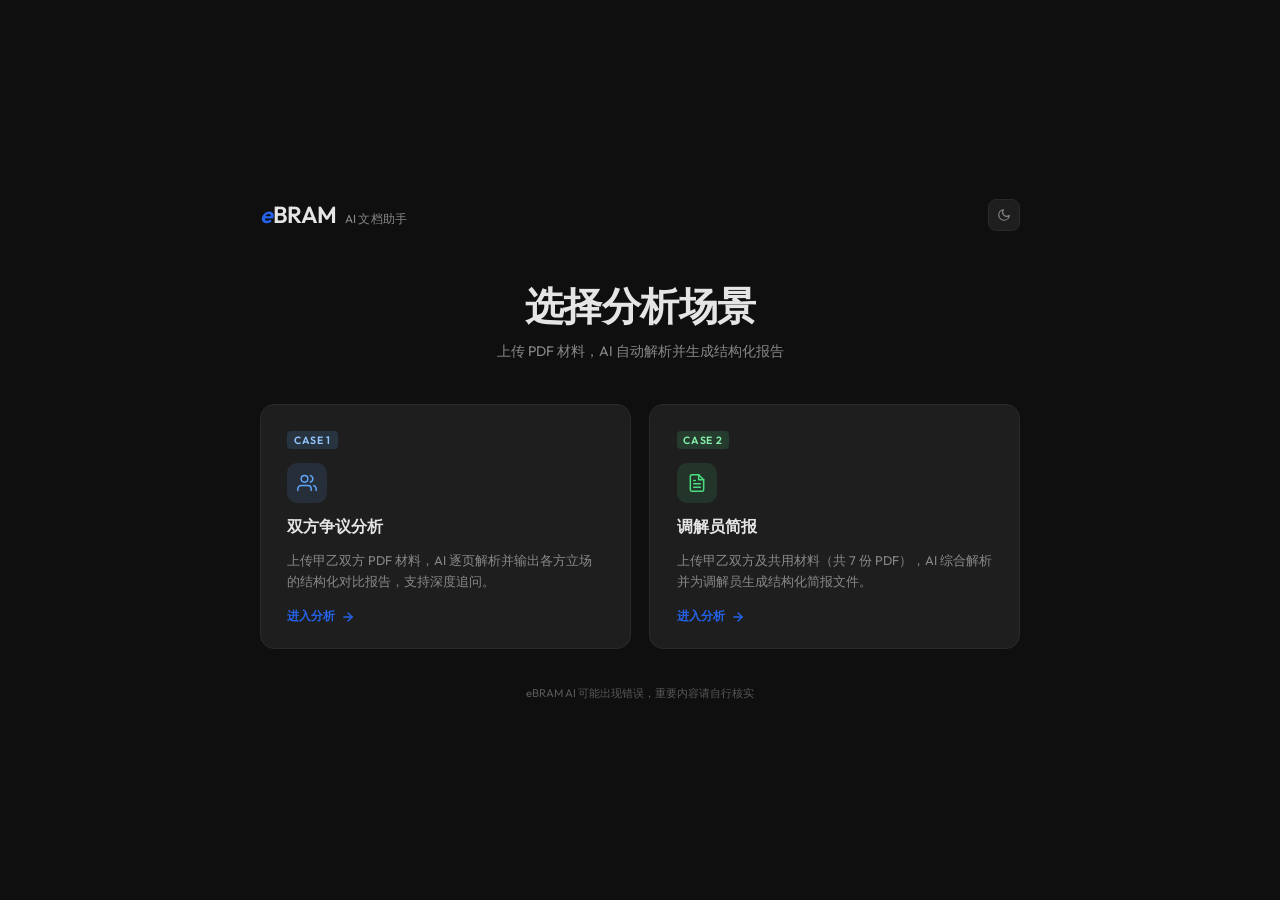
==== static/index.html @ c01d51cb "feat(frontend): a11y focus-visible + entrance animation + logo weight P3: add :focus-visible outline" ====
<!DOCTYPE html>
<html lang="zh-CN">
<head>
  <meta charset="UTF-8" />
  <meta name="viewport" content="width=device-width, initial-scale=1.0" />
  <title>eBRAM AI 文档助手</title>
  <link rel="stylesheet" href="/static/style.css" />
  <link rel="preload" href="/static/fonts/outfit-400.woff2" as="font" type="font/woff2" crossorigin>
  <link rel="preload" href="/static/fonts/outfit-600.woff2" as="font" type="font/woff2" crossorigin>
  <style>
    /* ── Selection page layout ── */
    .sel-page {
      min-height: 100vh;
      display: flex;
      flex-direction: column;
      align-items: center;
      justify-content: center;
      padding: 2rem 1.5rem;
      gap: 0;
    }

    .sel-header {
      display: flex;
      align-items: center;
      justify-content: space-between;
      width: 100%;
      max-width: 760px;
      margin-bottom: 3.5rem;
    }

    .sel-logo-wrap { display: flex; align-items: baseline; gap: 0.55rem; }
    .sel-logo {
      font-family: var(--font);
      font-size: 1.55rem;
      font-weight: 800;
      letter-spacing: -0.5px;
      color: var(--text);
    }
    .sel-logo .logo-mark {
      color: var(--accent);
      font-weight: 800;
    }
    .sel-logo-sub {
      font-size: 0.78rem;
      color: var(--text-muted);
      letter-spacing: 0.02em;
    }

    /* hero */
    .sel-hero {
      text-align: center;
      margin-bottom: 2.75rem;
    }
    .sel-hero h1 {
      font-family: var(--font);
      font-size: clamp(1.9rem, 4vw, 2.6rem);
      font-weight: 600;
      color: var(--text);
      letter-spacing: -0.5px;
      margin: 0 0 0.65rem;
      line-height: 1.2;
    }
    .sel-hero p {
      font-size: 0.93rem;
      color: var(--text-muted);
      margin: 0;
      line-height: 1.6;
    }

    /* cards */
    .sel-cards {
      display: grid;
      grid-template-columns: repeat(2, 1fr);
      gap: 1.25rem;
      width: 100%;
      max-width: 760px;
    }

    .sel-card {
      background: var(--surface);
      border: 1px solid var(--border);
      border-radius: 14px;
      padding: 1.75rem 1.75rem 1.5rem;
      display: flex;
      flex-direction: column;
      gap: 0.9rem;
      text-decoration: none;
      transition: border-color 0.18s, box-shadow 0.18s, transform 0.18s;
      cursor: pointer;
    }
    .sel-card:hover {
      border-color: var(--accent);
      box-shadow: 0 0 0 1px var(--accent), 0 8px 28px rgba(0,0,0,0.18);
      transform: translateY(-2px);
    }

    .sel-card-badge {
      display: inline-flex;
      align-items: center;
      gap: 0.4rem;
      font-size: 0.7rem;
      font-weight: 600;
      letter-spacing: 0.06em;
      text-transform: uppercase;
      padding: 0.22em 0.65em;
      border-radius: 4px;
      width: fit-content;
    }
    .sel-badge-1 {
      background: rgba(96,165,250,0.15);
      color: #93c5fd;
    }
    .sel-badge-2 {
      background: rgba(74,222,128,0.15);
      color: #86efac;
    }
    :root.light .sel-badge-1 {
      background: rgba(27,64,128,0.09);
      color: #1B4080;
      border: 1px solid rgba(27,64,128,0.22);
    }
    :root.light .sel-badge-2 {
      background: rgba(46,93,59,0.09);
      color: #2E5D3B;
      border: 1px solid rgba(46,93,59,0.22);
    }

    .sel-card-icon {
      width: 40px;
      height: 40px;
      border-radius: 10px;
      display: flex;
      align-items: center;
      justify-content: center;
      flex-shrink: 0;
    }
    .sel-icon-1 { background: rgba(96,165,250,0.12); color: #60a5fa; }
    .sel-icon-2 { background: rgba(74,222,128,0.12); color: #4ade80; }
    :root.light .sel-icon-1 { background: rgba(27,64,128,0.09); color: #1B4080; }
    :root.light .sel-icon-2 { background: rgba(46,93,59,0.09); color: #2E5D3B; }

    .sel-card-title {
      font-size: 1.05rem;
      font-weight: 600;
      color: var(--text);
      margin: 0;
      line-height: 1.3;
    }
    .sel-card-desc {
      font-size: 0.845rem;
      color: var(--text-muted);
      line-height: 1.6;
      margin: 0;
      flex: 1;
    }

    .sel-card-enter {
      display: inline-flex;
      align-items: center;
      gap: 0.4rem;
      font-size: 0.8rem;
      font-weight: 600;
      color: var(--accent);
      margin-top: 0.25rem;
      transition: gap 0.15s;
    }
    .sel-card:hover .sel-card-enter { gap: 0.6rem; }

    .sel-footer {
      margin-top: 2.5rem;
      font-size: 0.75rem;
      color: var(--text-subtle, var(--text-muted));
      opacity: 0.6;
    }

    /* theme btn (reuse from app) */
    .sel-theme-btn {
      width: 32px; height: 32px;
      border-radius: 8px;
      border: 1px solid var(--border);
      background: var(--surface);
      color: var(--text-muted);
      display: flex; align-items: center; justify-content: center;
      cursor: pointer;
      transition: background 0.15s, color 0.15s;
    }
    .sel-theme-btn:hover { background: var(--hover); color: var(--text); }
    .sel-theme-btn .icon-sun { display: none; }
    :root.light .sel-theme-btn .icon-moon { display: none; }
    :root.light .sel-theme-btn .icon-sun  { display: block; }

    /* ── P3: focus-visible (a11y) ── */
    .sel-card:focus-visible {
      outline: 2px solid var(--accent);
      outline-offset: 3px;
      border-radius: 14px;
    }
    .sel-theme-btn:focus-visible {
      outline: 2px solid var(--accent);
      outline-offset: 2px;
    }

    /* ── P10: entrance animation ── */
    @keyframes sel-fade-up {
      from { opacity: 0; transform: translateY(14px); }
      to   { opacity: 1; transform: translateY(0); }
    }
    .sel-hero {
      animation: sel-fade-up 0.32s cubic-bezier(0.16,1,0.3,1) both;
    }
    .sel-card {
      animation: sel-fade-up 0.32s cubic-bezier(0.16,1,0.3,1) both;
    }
    .sel-cards .sel-card:nth-child(1) { animation-delay: 0.08s; }
    .sel-cards .sel-card:nth-child(2) { animation-delay: 0.16s; }
    @media (prefers-reduced-motion: reduce) {
      .sel-hero, .sel-card { animation: none; }
    }

    @media (max-width: 560px) {
      .sel-cards { grid-template-columns: 1fr; }
      .sel-hero h1 { font-size: 1.6rem; }
    }
  </style>
</head>
<body>

<div class="sel-page">

  <!-- header row -->
  <div class="sel-header">
    <div class="sel-logo-wrap">
      <div class="sel-logo"><span class="logo-mark">e</span>BRAM</div>
      <div class="sel-logo-sub">AI 文档助手</div>
    </div>
    <button class="sel-theme-btn" id="themeBtn" title="切换主题" aria-label="切换深色/浅色主题">
      <svg class="icon-moon" width="14" height="14" viewBox="0 0 24 24" fill="none" stroke="currentColor" stroke-width="2" stroke-linecap="round" stroke-linejoin="round"><path d="M21 12.79A9 9 0 1 1 11.21 3 7 7 0 0 0 21 12.79z"/></svg>
      <svg class="icon-sun"  width="14" height="14" viewBox="0 0 24 24" fill="none" stroke="currentColor" stroke-width="2" stroke-linecap="round" stroke-linejoin="round"><circle cx="12" cy="12" r="5"/><line x1="12" y1="1" x2="12" y2="3"/><line x1="12" y1="21" x2="12" y2="23"/><line x1="4.22" y1="4.22" x2="5.64" y2="5.64"/><line x1="18.36" y1="18.36" x2="19.78" y2="19.78"/><line x1="1" y1="12" x2="3" y2="12"/><line x1="21" y1="12" x2="23" y2="12"/><line x1="4.22" y1="19.78" x2="5.64" y2="18.36"/><line x1="18.36" y1="5.64" x2="19.78" y2="4.22"/></svg>
    </button>
  </div>

  <!-- hero -->
  <div class="sel-hero">
    <h1>选择分析场景</h1>
    <p>上传 PDF 材料，AI 自动解析并生成结构化报告</p>
  </div>

  <!-- case cards -->
  <div class="sel-cards">

    <!-- Case 1 -->
    <a class="sel-card" href="/case1">
      <span class="sel-card-badge sel-badge-1">Case 1</span>
      <div class="sel-card-icon sel-icon-1">
        <svg width="20" height="20" viewBox="0 0 24 24" fill="none" stroke="currentColor" stroke-width="1.8" stroke-linecap="round" stroke-linejoin="round">
          <path d="M17 21v-2a4 4 0 0 0-4-4H5a4 4 0 0 0-4 4v2"/>
          <circle cx="9" cy="7" r="4"/>
          <path d="M23 21v-2a4 4 0 0 0-3-3.87"/>
          <path d="M16 3.13a4 4 0 0 1 0 7.75"/>
        </svg>
      </div>
      <div class="sel-card-title">双方争议分析</div>
      <p class="sel-card-desc">上传甲乙双方 PDF 材料，AI 逐页解析并输出各方立场的结构化对比报告，支持深度追问。</p>
      <span class="sel-card-enter">
        进入分析
        <svg width="14" height="14" viewBox="0 0 24 24" fill="none" stroke="currentColor" stroke-width="2.5" stroke-linecap="round" stroke-linejoin="round"><line x1="5" y1="12" x2="19" y2="12"/><polyline points="12 5 19 12 12 19"/></svg>
      </span>
    </a>

    <!-- Case 2 -->
    <a class="sel-card" href="/case2">
      <span class="sel-card-badge sel-badge-2">Case 2</span>
      <div class="sel-card-icon sel-icon-2">
        <svg width="20" height="20" viewBox="0 0 24 24" fill="none" stroke="currentColor" stroke-width="1.8" stroke-linecap="round" stroke-linejoin="round">
          <path d="M14 2H6a2 2 0 0 0-2 2v16a2 2 0 0 0 2 2h12a2 2 0 0 0 2-2V8z"/>
          <polyline points="14 2 14 8 20 8"/>
          <line x1="16" y1="13" x2="8" y2="13"/>
          <line x1="16" y1="17" x2="8" y2="17"/>
          <polyline points="10 9 9 9 8 9"/>
        </svg>
      </div>
      <div class="sel-card-title">调解员简报</div>
      <p class="sel-card-desc">上传甲乙双方及共用材料（共 7 份 PDF），AI 综合解析并为调解员生成结构化简报文件。</p>
      <span class="sel-card-enter">
        进入分析
        <svg width="14" height="14" viewBox="0 0 24 24" fill="none" stroke="currentColor" stroke-width="2.5" stroke-linecap="round" stroke-linejoin="round"><line x1="5" y1="12" x2="19" y2="12"/><polyline points="12 5 19 12 12 19"/></svg>
      </span>
    </a>

  </div>

  <div class="sel-footer">eBRAM AI 可能出现错误，重要内容请自行核实</div>

</div>

<script>
  // ── 主题切换（复用同一逻辑）──
  const themeBtn = document.getElementById('themeBtn');
  const saved = localStorage.getItem('theme');
  if (saved === 'light') document.documentElement.classList.add('light');

  themeBtn.addEventListener('click', () => {
    const isLight = document.documentElement.classList.toggle('light');
    localStorage.setItem('theme', isLight ? 'light' : 'dark');
  });
</script>
</body>
</html>
---- static/style.css ----
/* ── Outfit Self-hosted Font (C1-1) ──────────────────────────────────────── */
@font-face {
  font-family: 'Outfit';
  font-style: normal;
  font-weight: 400;
  font-display: swap;
  src: url('/static/fonts/outfit-400.woff2') format('woff2');
  unicode-range: U+0000-00FF, U+0131, U+0152-0153, U+02BB-02BC, U+02C6, U+02DA,
                 U+02DC, U+2000-206F, U+2074, U+20AC, U+2122, U+2191, U+2193,
                 U+2212, U+2215, U+FEFF, U+FFFD;
}
@font-face {
  font-family: 'Outfit';
  font-style: normal;
  font-weight: 600;
  font-display: swap;
  src: url('/static/fonts/outfit-600.woff2') format('woff2');
  unicode-range: U+0000-00FF, U+0131, U+0152-0153, U+02BB-02BC, U+02C6, U+02DA,
                 U+02DC, U+2000-206F, U+2074, U+20AC, U+2122, U+2191, U+2193,
                 U+2212, U+2215, U+FEFF, U+FFFD;
}

/* ── Reset ───────────────────────────────────────────────────────────────── */
*, *::before, *::after { box-sizing: border-box; margin: 0; padding: 0; }

/* ── Dark Theme (default) ────────────────────────────────────────────────── */
:root {
  --bg:          #0f0f0f;
  --sidebar:     #161616;
  --surface:     #1e1e1e;
  --surface2:    #252525;
  --border:      #2a2a2a;
  --border2:     #333;
  --text:        #e5e5e5;
  --text-strong: #ffffff;
  --text-muted:  #888;
  --text-dim:    #555;
  --accent:      #2563eb;
  --accent-h:    #1d4ed8;
  --accent-soft: rgba(37,99,235,0.15);
  --success:     #22c55e;
  --error:       #ef4444;
  --warn:        #f59e0b;
  --radius:      14px;
  --radius-sm:   8px;
  --radius-xs:   5px;
  --font:        'Outfit', 'PingFang SC', 'Microsoft YaHei', 'Hiragino Sans GB', system-ui, sans-serif;
  --font-mono:   'Fira Code', 'Cascadia Code', Consolas, 'Courier New', monospace;
  --shadow:      0 2px 12px rgba(0,0,0,0.4);
  --code-bg:     rgba(255,255,255,0.07);
  --code-color:  #e2b875;
  --pre-bg:      #0a0a0a;
  --pre-color:   #d4d4d4;
  --link-color:  #60a5fa;
}

/* ── Light Theme (C1-2: 精修变量层) ──────────────────────────────────────── */
:root.light {
  --bg:          #faf9f7;
  --sidebar:     #edeae4;
  --surface:     #ffffff;
  --surface2:    #f2efe9;
  --border:      #e2ddd4;   /* 稍深，边框层次更清晰 */
  --border2:     #cfc9be;   /* 稍深，次级边框 */
  --text:        #1a1918;
  --text-strong: #0d0c0b;
  --text-muted:  #6b6560;
  --text-dim:    #a8a39c;
  --accent:      #1d4ed8;   /* 浅色下用更深的蓝，对比度更好 */
  --accent-h:    #1e40af;
  --accent-soft: rgba(29,78,216,0.10);
  --success:     #16a34a;   /* 浅色下更深绿，清晰度提升 */
  --error:       #dc2626;
  --warn:        #d97706;
  --shadow:      0 1px 4px rgba(0,0,0,0.06), 0 4px 16px rgba(0,0,0,0.07);
  --code-bg:     rgba(0,0,0,0.05);
  --code-color:  #b83232;
  --pre-bg:      #f3f0eb;
  --pre-color:   #24292e;
  --link-color:  #1d4ed8;
}

/* ── Theme transitions (targeted, not * selector) ────────────────────────── */
html, body,
.sidebar, .main, .input-area, .input-box,
.bubble, .new-chat-btn, .theme-btn,
.welcome-card, .progress-panel, .avatar-ai,
.attach-btn, .history-item, .history-section,
.copy-btn, .toast {
  transition:
    background-color 0.25s ease,
    border-color     0.25s ease,
    color            0.18s ease;
}

html, body {
  height: 100%;
  overflow: hidden;
  font-family: var(--font);
  background: var(--bg);
  color: var(--text);
  font-size: 15px;
}

/* ── Layout ──────────────────────────────────────────────────────────────── */
.layout { display: flex; height: 100vh; }

/* ── Sidebar ─────────────────────────────────────────────────────────────── */
.sidebar {
  width: 248px;
  flex-shrink: 0;
  background: var(--sidebar);
  border-right: 1px solid var(--border);
  display: flex;
  flex-direction: column;
  padding: 18px 12px 16px;
  gap: 12px;
  overflow: hidden;   /* children handle their own overflow */
}

/* ── Sidebar Top (logo + theme btn) ─────────────────────────────────────── */
.sidebar-top {
  display: flex;
  align-items: flex-start;
  justify-content: space-between;
  padding-bottom: 14px;
  border-bottom: 1px solid var(--border);
  flex-shrink: 0;
}
.logo-wrap { flex: 1; min-width: 0; }
.logo {
  font-size: 21px;
  font-weight: 800;
  color: var(--text-strong);
  letter-spacing: -1px;
}
.logo-mark { color: var(--accent); font-style: italic; }
.logo-sub { font-size: 11px; color: var(--text-muted); margin-top: 2px; }

/* Theme toggle */
.theme-btn {
  flex-shrink: 0;
  width: 28px; height: 28px;
  display: flex; align-items: center; justify-content: center;
  background: transparent;
  border: 1px solid var(--border2);
  border-radius: var(--radius-xs);
  color: var(--text-muted);
  cursor: pointer;
  margin-left: 8px;
  margin-top: 2px;
}
.theme-btn:hover { color: var(--text); background: var(--surface2); }
.icon-sun  { display: none; }
.icon-moon { display: block; }
:root.light .icon-sun  { display: block; }
:root.light .icon-moon { display: none; }

/* ── New Chat Button ─────────────────────────────────────────────────────── */
.new-chat-btn {
  display: flex;
  align-items: center;
  gap: 7px;
  width: 100%;
  flex-shrink: 0;
  background: var(--surface);
  border: 1px solid var(--border2);
  color: var(--text);
  padding: 8px 12px;
  border-radius: var(--radius-sm);
  cursor: pointer;
  font-size: 13px;
  font-family: var(--font);
}
.new-chat-btn:hover { background: var(--surface2); }

/* ── History Section (Feature 1) ─────────────────────────────────────────── */
.history-section {
  flex: 1;
  min-height: 0;         /* crucial: allow flex child to shrink below content */
  display: flex;
  flex-direction: column;
  gap: 4px;
  overflow: hidden;
}

.sidebar-label {
  font-size: 10px;
  text-transform: uppercase;
  letter-spacing: 0.8px;
  color: var(--text-dim);
  flex-shrink: 0;
  padding: 2px 2px 4px;
}

.history-list {
  flex: 1;
  overflow-y: auto;
  display: flex;
  flex-direction: column;
  gap: 1px;
}
.history-list::-webkit-scrollbar { width: 3px; }
.history-list::-webkit-scrollbar-track { background: transparent; }
.history-list::-webkit-scrollbar-thumb { background: var(--border2); border-radius: 2px; }

/* Individual history item */
.history-item {
  display: flex;
  align-items: center;
  padding: 10px 8px 10px 10px;
  border-radius: 6px;
  cursor: pointer;
  min-width: 0;
  gap: 4px;
  transition: background 0.15s;
}
.history-item:hover { background: rgba(128,128,128,0.1); }
.history-item.active {
  background: rgba(128,128,128,0.14);
}
:root.light .history-item:hover  { background: rgba(0,0,0,0.06); }
:root.light .history-item.active { background: rgba(0,0,0,0.08); }

.history-title {
  font-size: 13px;
  color: var(--text-muted);
  white-space: nowrap;
  overflow: hidden;
  text-overflow: ellipsis;
  flex: 1;
  min-width: 0;
  line-height: 1.4;
  padding-right: 2px;
}
.history-item.active .history-title { color: var(--text-strong); font-weight: 500; }
.history-item:hover .history-title  { color: var(--text); }

/* Empty state: usage tips inside history area */
.history-empty {
  display: flex;
  flex-direction: column;
  gap: 4px;
  padding: 4px 0;
}
.sidebar-tip {
  font-size: 11.5px;
  color: var(--text-dim);
  padding: 3px 2px;
  line-height: 1.45;
}

/* ── Main ────────────────────────────────────────────────────────────────── */
.main { flex: 1; display: flex; flex-direction: column; min-width: 0; background: var(--bg); position: relative; }

/* ── Messages wrap ───────────────────────────────────────────────────────── */
.messages-wrap { flex: 1; overflow-y: auto; padding: 32px 0 16px; }
.messages-wrap::-webkit-scrollbar { width: 5px; }
.messages-wrap::-webkit-scrollbar-track { background: transparent; }
.messages-wrap::-webkit-scrollbar-thumb { background: var(--border2); border-radius: 3px; }

/* ── Welcome screen ──────────────────────────────────────────────────────── */
.welcome { max-width: 540px; margin: 56px auto; text-align: center; padding: 0 20px; }
/* badge */
.welcome-badge {
  display: inline-block;
  padding: 4px 14px;
  background: var(--accent-soft);
  color: var(--accent);
  border: 1px solid rgba(37,99,235,0.18);
  border-radius: 20px;
  font-size: 11px;
  font-weight: 600;
  letter-spacing: 0.06em;
  text-transform: uppercase;
  margin-bottom: 20px;
}
.welcome h1 { font-size: 30px; font-weight: 700; color: var(--text-strong); margin-bottom: 10px; letter-spacing: -0.6px; line-height: 1.2; }
.welcome p  { color: var(--text-muted); font-size: 15px; margin-bottom: 36px; line-height: 1.6; }

.welcome-cards { display: flex; flex-direction: column; gap: 10px; text-align: left; }
.welcome-card {
  display: flex; align-items: center; gap: 14px;
  background: var(--surface); border: 1px solid var(--border);
  border-radius: var(--radius-sm); padding: 14px 16px;
  transition: border-color 0.15s, box-shadow 0.15s;
}
.welcome-card:hover { border-color: var(--border2); box-shadow: var(--shadow); }
/* icon wrapper */
.wc-icon-wrap {
  width: 38px; height: 38px;
  border-radius: 9px;
  display: flex; align-items: center; justify-content: center;
  flex-shrink: 0;
}
.wc-icon-upload  { background: rgba(29,78,216,0.10);  color: #1B4080; }
.wc-icon-analyze { background: rgba(46,93,59,0.10);   color: #2E5D3B; }
.wc-icon-chat    { background: rgba(107,114,128,0.10); color: var(--text-muted); }
:root.light .wc-icon-upload  { background: rgba(27,64,128,0.09);  color: #1B4080; }
:root.light .wc-icon-analyze { background: rgba(46,93,59,0.09);   color: #2E5D3B; }
:root.light .wc-icon-chat    { background: rgba(107,114,128,0.08); color: var(--text-muted); }

.welcome-card strong { display: block; font-size: 14px; color: var(--text); margin-bottom: 2px; font-weight: 600; }
.welcome-card small  { font-size: 12px; color: var(--text-muted); }

/* ── Messages list ───────────────────────────────────────────────────────── */
.messages-list {
  max-width: 740px; margin: 0 auto; padding: 0 20px;
  display: flex; flex-direction: column; gap: 24px;  /* extra gap for timestamp space */
}

/* ── Message bubbles ─────────────────────────────────────────────────────── */
.message {
  display: flex;
  align-items: flex-start;
  gap: 12px;
  animation: msg-in 0.22s ease;
  position: relative;   /* anchor for timestamp ::after */
}
.message-user { flex-direction: row-reverse; }
.message-ai   { flex-direction: row; }

/* Timestamp tooltip — Feature 3 */
.message[data-time]::after {
  content: attr(data-time);
  position: absolute;
  bottom: -17px;
  font-size: 10.5px;
  color: var(--text-dim);
  opacity: 0;
  transition: opacity 0.18s;
  pointer-events: none;
  white-space: nowrap;
}
.message-user[data-time]::after { right: 44px; }
.message-ai[data-time]::after   { left: 44px; }
.message[data-time]:hover::after { opacity: 1; }

/* Avatar */
.avatar {
  width: 32px; height: 32px; border-radius: 50%;
  flex-shrink: 0; display: flex; align-items: center; justify-content: center;
  font-size: 14px; font-weight: 700;
}
.avatar-user { background: var(--accent); color: #fff; }
.avatar-ai   { background: var(--surface2); border: 1px solid var(--border2); color: var(--text-muted); font-size: 16px; }

/* Bubble */
.bubble {
  max-width: 78%; padding: 12px 16px; border-radius: var(--radius);
  font-size: 15px; line-height: 1.7; word-break: break-word;
  position: relative;   /* anchor for copy button */
}
.message-user .bubble {
  background: var(--accent); color: #fff; border-bottom-right-radius: 4px;
}
.message-ai .bubble {
  background: var(--surface); border: 1px solid var(--border);
  color: var(--text); border-bottom-left-radius: 4px;
}

/* ── Copy Button — Feature 2 ─────────────────────────────────────────────── */
.copy-btn {
  position: absolute;
  top: 7px; right: 7px;
  opacity: 0;
  background: var(--surface2);
  border: 1px solid var(--border);
  border-radius: 5px;
  padding: 4px 5px;
  cursor: pointer;
  color: var(--text-muted);
  line-height: 0;
  display: flex; align-items: center; justify-content: center;
}
.message-ai:hover .copy-btn { opacity: 1; }
.copy-btn:hover { background: var(--surface); color: var(--text); border-color: var(--border2); }
.copy-btn.copied { color: var(--success); border-color: var(--success); opacity: 1; }

/* ── Markdown styles ─────────────────────────────────────────────────────── */
.message-ai .bubble h1,
.message-ai .bubble h2,
.message-ai .bubble h3,
.message-ai .bubble h4 { color: var(--text-strong); font-weight: 600; margin: 18px 0 8px; line-height: 1.3; }
.message-ai .bubble h1 { font-size: 19px; }
.message-ai .bubble h2 { font-size: 16px; border-bottom: 1px solid var(--border); padding-bottom: 6px; }
.message-ai .bubble h3 { font-size: 14.5px; }
.message-ai .bubble h4 { font-size: 13.5px; color: var(--text-muted); }

.message-ai .bubble p              { margin: 8px 0; }
.message-ai .bubble p:first-child  { margin-top: 0; }
.message-ai .bubble p:last-child   { margin-bottom: 0; }
.message-ai .bubble ul,
.message-ai .bubble ol             { padding-left: 22px; margin: 8px 0; }
.message-ai .bubble li             { margin: 4px 0; }
.message-ai .bubble strong         { color: var(--text-strong); }
.message-ai .bubble em             { color: var(--text-muted); }
.message-ai .bubble a              { color: var(--link-color); text-decoration: none; }
.message-ai .bubble a:hover        { text-decoration: underline; }
.message-ai .bubble blockquote     { border-left: 3px solid var(--accent); padding: 4px 0 4px 14px; color: var(--text-muted); margin: 10px 0; font-style: italic; }
.message-ai .bubble hr             { border: none; border-top: 1px solid var(--border); margin: 16px 0; }

.message-ai .bubble table          { width: 100%; border-collapse: collapse; margin: 12px 0; font-size: 13.5px; }
.message-ai .bubble th,
.message-ai .bubble td             { border: 1px solid var(--border2); padding: 8px 12px; text-align: left; }
.message-ai .bubble th             { background: var(--surface2); color: var(--text-strong); font-weight: 600; }
.message-ai .bubble tr:hover td    { background: var(--accent-soft); }

.message-ai .bubble code           { font-family: var(--font-mono); font-size: 13px; background: var(--code-bg); padding: 2px 6px; border-radius: 4px; color: var(--code-color); }
.message-ai .bubble pre            { background: var(--pre-bg); border: 1px solid var(--border); border-radius: var(--radius-sm); padding: 16px; overflow-x: auto; margin: 12px 0; }
.message-ai .bubble pre code       { background: transparent; padding: 0; color: var(--pre-color); font-size: 13px; }

/* System message */
.message-system { justify-content: center; }
.message-system .bubble { background: transparent; border: none; color: var(--text-dim); font-size: 12px; padding: 0; max-width: 100%; text-align: center; }

/* Thinking dots */
.thinking-dots span { display: inline-block; width: 6px; height: 6px; margin: 0 2px; background: var(--text-muted); border-radius: 50%; animation: blink 1.2s infinite; }
.thinking-dots span:nth-child(2) { animation-delay: 0.2s; }
.thinking-dots span:nth-child(3) { animation-delay: 0.4s; }
@keyframes blink {
  0%, 80%, 100% { opacity: 0.2; transform: scale(0.8); }
  40%           { opacity: 1;   transform: scale(1); }
}

/* ── Progress Panel ──────────────────────────────────────────────────────── */
.progress-panel { max-width: 740px; margin: 0 auto 6px; padding: 12px 16px; background: var(--surface); border: 1px solid var(--border); border-radius: var(--radius-sm); }
.progress-top   { display: flex; justify-content: space-between; align-items: center; margin-bottom: 8px; }
.progress-stage { font-size: 13px; color: var(--text-muted); }
.progress-ratio { font-size: 12px; color: var(--text-dim); font-variant-numeric: tabular-nums; }
.progress-track { height: 3px; background: var(--border); border-radius: 2px; overflow: hidden; margin-bottom: 10px; }
.progress-fill  { height: 100%; background: var(--accent); border-radius: 2px; transition: width 0.35s ease; width: 0%; }

.progress-dots { display: flex; flex-wrap: wrap; gap: 5px; }
/* C1-6: 方圆角化，更精致 */
.pdot { width: 10px; height: 10px; border-radius: 3px; cursor: default; transition: transform 0.15s, opacity 0.15s; }
.pdot:hover { transform: scale(1.4); }
.pdot-pending      { background: var(--border2); }
.pdot-processing   { background: var(--accent); animation: pulse-dot 0.8s ease-in-out infinite; }
.pdot-success      { background: var(--success); }
.pdot-ocr_failed   { background: var(--error); }
.pdot-agent_failed { background: var(--warn); }
@keyframes pulse-dot { 0%, 100% { opacity: 1; } 50% { opacity: 0.4; } }

/* ── Input Area ──────────────────────────────────────────────────────────── */
.input-area { padding: 8px 20px 16px; background: var(--bg); }
.input-box  {
  max-width: 740px; margin: 0 auto;
  display: flex; align-items: flex-end; gap: 6px;
  background: var(--surface); border: 1px solid var(--border2);
  border-radius: var(--radius); padding: 8px 8px 8px 10px;
}
.input-box:focus-within { border-color: #3b5fc0; box-shadow: 0 0 0 3px var(--accent-soft); }

.attach-btn { flex-shrink: 0; width: 34px; height: 34px; display: flex; align-items: center; justify-content: center; color: var(--text-muted); cursor: pointer; border-radius: var(--radius-xs); }
.attach-btn:hover { color: var(--text); background: var(--surface2); }

#textInput  { flex: 1; background: transparent; border: none; outline: none; color: var(--text); font-family: var(--font); font-size: 15px; line-height: 1.55; resize: none; min-height: 34px; max-height: 200px; padding: 6px 4px; }
#textInput::placeholder { color: var(--text-dim); }

.send-btn { flex-shrink: 0; width: 34px; height: 34px; background: var(--accent); border: none; border-radius: var(--radius-xs); color: #fff; display: flex; align-items: center; justify-content: center; cursor: pointer; transition: background 0.15s, opacity 0.15s, transform 0.1s; }
.send-btn:hover:not(:disabled) { background: var(--accent-h); transform: scale(1.05); }
.send-btn:disabled { opacity: 0.35; cursor: not-allowed; transform: none; }

.input-footer { max-width: 740px; margin: 6px auto 0; font-size: 11px; color: var(--text-dim); text-align: center; }

/* ── Drag Overlay ────────────────────────────────────────────────────────── */
.drag-overlay { position: fixed; inset: 0; background: rgba(0,0,0,0.75); backdrop-filter: blur(6px); z-index: 9999; display: flex; align-items: center; justify-content: center; }
.drag-overlay[hidden] { display: none; }
.drag-box  { text-align: center; pointer-events: none; padding: 48px 64px; border: 2px dashed rgba(255,255,255,0.3); border-radius: 20px; }
.drag-icon { font-size: 72px; margin-bottom: 16px; animation: float 1.2s ease-in-out infinite alternate; }
.drag-text { font-size: 22px; font-weight: 600; color: #fff; }
@keyframes float { from { transform: translateY(0); } to { transform: translateY(-12px); } }

/* ── History item three-dot menu button ──────────────────────────────────── */
.history-menu-btn {
  flex-shrink: 0;
  width: 24px; height: 24px;
  display: flex; align-items: center; justify-content: center;
  background: transparent;
  border: none;
  border-radius: 5px;
  color: transparent;
  cursor: pointer;
  padding: 0;
  line-height: 0;
  opacity: 0;
  transition: opacity 0.15s, color 0.15s, background 0.15s;
}
/* 淡入显示 — hover 条目或菜单已打开时 */
.history-item:hover .history-menu-btn,
.history-item.menu-open .history-menu-btn {
  opacity: 1;
  color: var(--text-muted);
}
.history-menu-btn:hover {
  color: var(--text) !important;
  background: rgba(128,128,128,0.18);
}
:root.light .history-menu-btn:hover { background: rgba(0,0,0,0.1); }

/* ── History dropdown menu ───────────────────────────────────────────────── */
.history-dropdown {
  position: fixed;
  z-index: 2000;
  background: #242424;
  border: 1px solid rgba(255,255,255,0.09);
  border-radius: 8px;
  box-shadow: 0 6px 24px rgba(0,0,0,0.45), 0 1px 4px rgba(0,0,0,0.3);
  padding: 5px;
  min-width: 130px;
  max-width: 160px;
  animation: dropdown-in 0.14s ease;
}
:root.light .history-dropdown {
  background: #ffffff;
  border-color: rgba(0,0,0,0.1);
  box-shadow: 0 6px 24px rgba(0,0,0,0.12), 0 1px 4px rgba(0,0,0,0.07);
}
@keyframes dropdown-in {
  from { opacity: 0; transform: scale(0.96); }
  to   { opacity: 1; transform: scale(1); }
}
.history-dropdown-item {
  display: flex;
  align-items: center;
  gap: 8px;
  width: 100%;
  padding: 8px 10px;
  font-size: 13px;
  font-family: var(--font);
  background: transparent;
  border: none;
  border-radius: 5px;
  cursor: pointer;
  color: #d4d4d4;
  text-align: left;
  transition: background 0.12s, color 0.12s;
}
:root.light .history-dropdown-item { color: #1a1918; }
.history-dropdown-item:hover { background: rgba(255,255,255,0.08); }
:root.light .history-dropdown-item:hover { background: rgba(0,0,0,0.06); }
.history-dropdown-item.danger { color: #f87171; }
:root.light .history-dropdown-item.danger { color: #dc2626; }
.history-dropdown-item.danger:hover { background: rgba(239,68,68,0.15); }

/* ── Toast ───────────────────────────────────────────────────────────────── */
.toast {
  position: fixed; bottom: 88px; left: 50%; transform: translateX(-50%);
  background: var(--surface2); border: 1px solid var(--border2); color: var(--text);
  padding: 9px 22px; border-radius: 20px; font-size: 13.5px; z-index: 10000;
  white-space: nowrap; box-shadow: var(--shadow);
  animation: toast-in 0.25s ease, toast-out 0.3s ease 2.2s forwards;
}
@keyframes toast-in  { from { opacity:0; transform:translateX(-50%) translateY(8px); } to { opacity:1; transform:translateX(-50%) translateY(0); } }
@keyframes toast-out { to   { opacity:0; transform:translateX(-50%) translateY(4px); } }

/* ── Message entrance animation ─────────────────────────────────────────── */
@keyframes msg-in { from { opacity: 0; transform: translateY(8px); } to { opacity: 1; transform: translateY(0); } }

/* ── File Queue Panel ────────────────────────────────────────────────────── */
.file-queue-panel {
  margin: 0 16px 10px;
  background: var(--surface);
  border: 1px solid var(--border);
  border-radius: var(--radius-sm);
  padding: 10px 14px;
  display: flex;
  flex-direction: column;
  gap: 0;
}
.file-queue-panel[hidden] { display: none; }

.fq-header {
  display: flex;
  align-items: center;
  gap: 8px;
  cursor: pointer;
  user-select: none;
  padding: 2px 0;
}
.fq-title {
  font-size: 13px;
  font-weight: 600;
  color: var(--text-strong);
}
.fq-count {
  font-size: 12px;
  color: var(--text-muted);
}

.fq-toggle {
  margin-left: auto;
  flex-shrink: 0;
  width: 22px;
  height: 22px;
  display: flex;
  align-items: center;
  justify-content: center;
  font-size: 11px;
  line-height: 1;
  background: transparent;
  color: var(--text-muted);
  border: none;
  border-radius: 4px;
  cursor: pointer;
  padding: 0;
  transition: color 0.12s, background 0.12s;
}
.fq-toggle:hover { color: var(--text); background: var(--surface2); }

/* Collapsible body */
.fq-body {
  display: flex;
  flex-direction: column;
  gap: 10px;
  overflow: hidden;
  max-height: 600px;
  opacity: 1;
  margin-top: 10px;
  transition: max-height 0.24s ease, opacity 0.18s ease, margin-top 0.18s ease;
}
.fq-body.collapsed {
  max-height: 0;
  opacity: 0;
  margin-top: 0;
  pointer-events: none;
}

.fq-list {
  display: flex;
  flex-direction: column;
  gap: 6px;
  max-height: 160px;
  overflow-y: auto;
}

.fq-item {
  display: flex;
  align-items: center;
  gap: 8px;
  padding: 6px 8px;
  background: var(--surface2);
  border-radius: var(--radius-xs);
  font-size: 12.5px;
}
.fq-name {
  flex: 1;
  overflow: hidden;
  text-overflow: ellipsis;
  white-space: nowrap;
  color: var(--text);
}
.fq-status {
  flex-shrink: 0;
  font-size: 11px;
  font-weight: 600;
  padding: 2px 8px;
  border-radius: 20px;
  letter-spacing: 0.02em;
}
.fq-status-pending    { background: rgba(136,136,136,0.15); color: var(--text-muted); }
.fq-status-processing { background: var(--accent-soft);      color: var(--accent); }
.fq-status-done       { background: rgba(34,197,94,0.15);    color: var(--success); }
.fq-status-failed     { background: rgba(239,68,68,0.15);    color: var(--error); }

.fq-retry {
  flex-shrink: 0;
  padding: 2px 8px;
  font-size: 11px;
  background: rgba(239,68,68,0.15);
  color: var(--error);
  border: 1px solid rgba(239,68,68,0.3);
  border-radius: 4px;
  cursor: pointer;
}
.fq-retry:hover { background: rgba(239,68,68,0.28); }

.fq-actions {
  display: flex;
  gap: 8px;
  justify-content: flex-end;
  flex-wrap: wrap;
}

.fq-remove {
  flex-shrink: 0;
  width: 20px;
  height: 20px;
  display: flex;
  align-items: center;
  justify-content: center;
  font-size: 14px;
  line-height: 1;
  background: transparent;
  color: var(--text-muted);
  border: none;
  border-radius: 3px;
  cursor: pointer;
  padding: 0;
  transition: color 0.12s, background 0.12s;
}
.fq-remove:hover { color: var(--error); background: rgba(239,68,68,0.12); }

.process-btn {
  padding: 7px 18px;
  font-size: 13px;
  font-weight: 600;
  background: var(--surface2);
  color: var(--text-strong);
  border: 1px solid var(--border);
  border-radius: var(--radius-xs);
  cursor: pointer;
  transition: background 0.15s, border-color 0.15s;
}
.process-btn:hover:not(:disabled) { background: var(--surface3); border-color: var(--accent); }
.process-btn:disabled {
  opacity: 0.55;
  cursor: not-allowed;
}

.analyze-btn {
  padding: 7px 18px;
  font-size: 13px;
  font-weight: 600;
  background: var(--accent);
  color: #fff;
  border: none;
  border-radius: var(--radius-xs);
  cursor: pointer;
  transition: background 0.15s;
}
.analyze-btn:hover:not(:disabled) { background: var(--accent-h); }
.analyze-btn:disabled {
  opacity: 0.4;
  cursor: not-allowed;
}

/* ── Party selector & badges (C1-3: 三色系 蓝/红/绿) ────────────────────── */
.fq-party-select {
  flex-shrink: 0;
  padding: 2px 6px;
  font-size: 11.5px;
  font-weight: 600;
  background: var(--surface2);
  color: var(--text);
  border: 1px solid var(--border);
  border-radius: var(--radius-xs);
  cursor: pointer;
  outline: none;
  transition: border-color 0.15s;
}
.fq-party-select:hover { border-color: var(--accent); }

.fq-party-badge {
  flex-shrink: 0;
  padding: 1px 7px;
  font-size: 11px;
  font-weight: 700;
  border-radius: 10px;
  letter-spacing: 0.02em;
}
/* 暗色模式 — 甲方蓝 / 乙方深红 / 通用绿 */
.fq-party-a { background: rgba(96,165,250,0.18); color: #93c5fd; }
.fq-party-b { background: rgba(248,113,113,0.18); color: #fca5a5; }
.fq-party-g { background: rgba(74,222,128,0.18);  color: #86efac; }

/* ── Report download buttons ───────────────────────────────────────────────── */
.report-btn {
  padding: 7px 14px;
  font-size: 12.5px;
  font-weight: 600;
  border-radius: var(--radius-xs);
  cursor: pointer;
  transition: background 0.15s, border-color 0.15s;
}
.report-btn:disabled { opacity: 0.5; cursor: not-allowed; }

/* C1-5: outlined 翻转风格 — 暗色模式 */
.report-btn-word {
  background: transparent;
  color: #93c5fd;
  border: 1.5px solid rgba(147,197,253,0.5);
}
.report-btn-word:hover:not(:disabled) {
  background: rgba(96,165,250,0.18);
  border-color: #93c5fd;
}
.report-btn-pdf {
  background: transparent;
  color: #86efac;
  border: 1.5px solid rgba(134,239,172,0.5);
}
.report-btn-pdf:hover:not(:disabled) {
  background: rgba(74,222,128,0.18);
  border-color: #86efac;
}

/* 浅色模式 — 三色系精修（司法蓝 / 法袍深红 / 公正绿）*/
:root.light .fq-party-a {
  background: rgba(27, 64, 128, 0.09);
  color: #1B4080;
  border: 1px solid rgba(27, 64, 128, 0.22);
}
:root.light .fq-party-b {
  background: rgba(139, 38, 53, 0.09);
  color: #8B2635;
  border: 1px solid rgba(139, 38, 53, 0.22);
}
:root.light .fq-party-g {
  background: rgba(46, 93, 59, 0.09);
  color: #2E5D3B;
  border: 1px solid rgba(46, 93, 59, 0.22);
}
/* C1-5: 浅色模式报告按钮 outlined 翻转 */
:root.light .report-btn-word {
  background: transparent;
  color: #1B4080;
  border: 1.5px solid #1B4080;
}
:root.light .report-btn-word:hover:not(:disabled) {
  background: #1B4080;
  color: #ffffff;
}
:root.light .report-btn-pdf {
  background: transparent;
  color: #2E5D3B;
  border: 1.5px solid #2E5D3B;
}
:root.light .report-btn-pdf:hover:not(:disabled) {
  background: #2E5D3B;
  color: #ffffff;
}
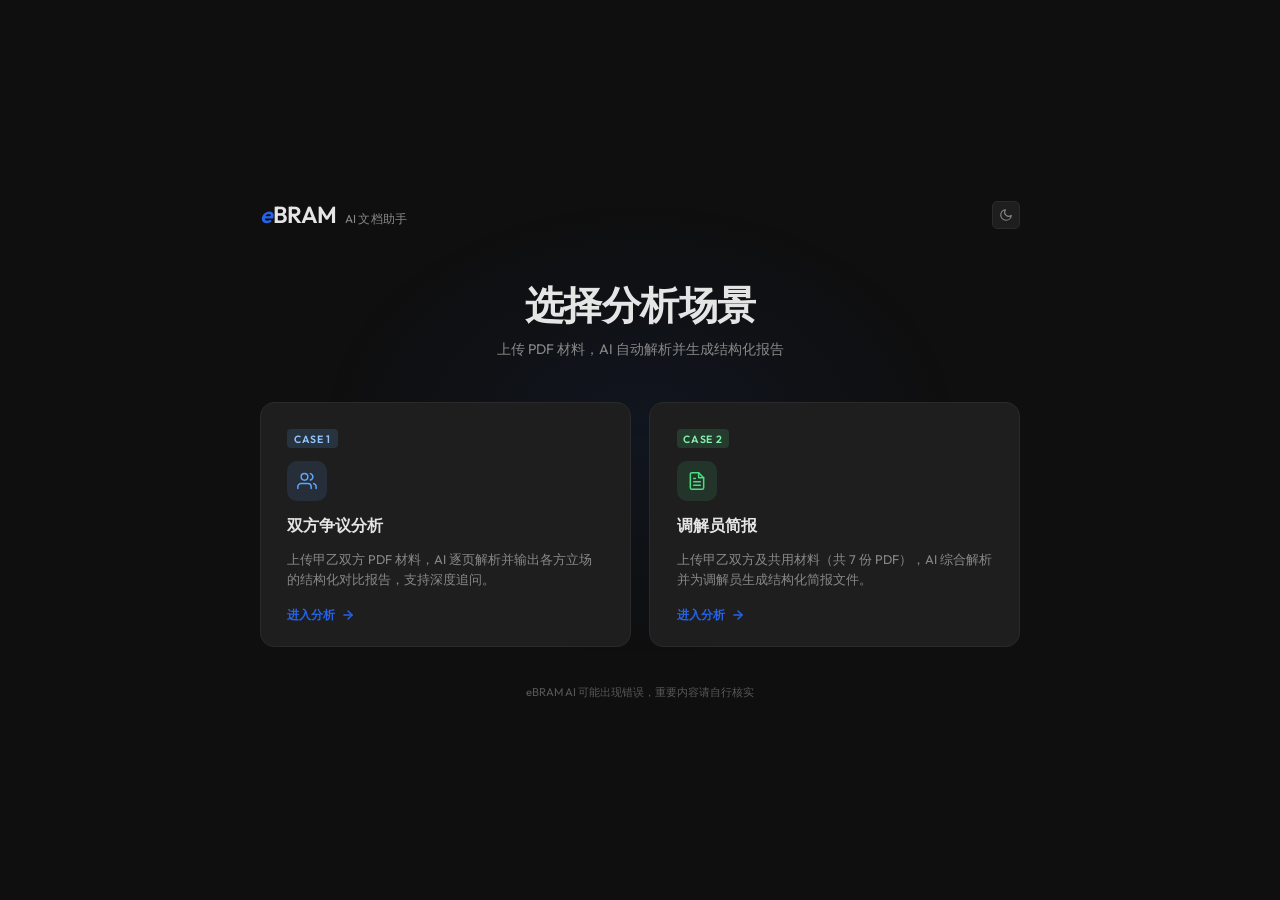
==== commit 9f6fc30f: "feat(frontend): selection page hover identity + visual depth P2+P8: per-card color hover identity (b" ====
--- a/static/index.html
+++ b/static/index.html
@@ -17,7 +17,25 @@
       justify-content: center;
       padding: 2rem 1.5rem;
       gap: 0;
-    }
+      position: relative;
+    }
+    /* P5: subtle radial glow — depth signal without distraction */
+    .sel-page::before {
+      content: '';
+      position: fixed;
+      top: 20%;
+      left: 50%;
+      transform: translateX(-50%);
+      width: 700px;
+      height: 500px;
+      background: radial-gradient(ellipse at center, rgba(37,99,235,0.07) 0%, transparent 65%);
+      pointer-events: none;
+      z-index: 0;
+    }
+    :root.light .sel-page::before {
+      background: radial-gradient(ellipse at center, rgba(29,78,216,0.04) 0%, transparent 65%);
+    }
+    .sel-page > * { position: relative; z-index: 1; }
 
     .sel-header {
       display: flex;
@@ -89,9 +107,24 @@
       cursor: pointer;
     }
     .sel-card:hover {
-      border-color: var(--accent);
-      box-shadow: 0 0 0 1px var(--accent), 0 8px 28px rgba(0,0,0,0.18);
       transform: translateY(-2px);
+    }
+    /* P2+P8: per-card color identity on hover */
+    .sel-card-1:hover {
+      border-color: #93c5fd;
+      box-shadow: 0 0 0 1px rgba(96,165,250,0.35), 0 8px 32px rgba(0,0,0,0.45);
+    }
+    .sel-card-2:hover {
+      border-color: #86efac;
+      box-shadow: 0 0 0 1px rgba(74,222,128,0.35), 0 8px 32px rgba(0,0,0,0.45);
+    }
+    :root.light .sel-card-1:hover {
+      border-color: #1B4080;
+      box-shadow: 0 0 0 1px rgba(27,64,128,0.25), 0 6px 20px rgba(0,0,0,0.10);
+    }
+    :root.light .sel-card-2:hover {
+      border-color: #2E5D3B;
+      box-shadow: 0 0 0 1px rgba(46,93,59,0.25),  0 6px 20px rgba(0,0,0,0.10);
     }
 
     .sel-card-badge {
@@ -173,10 +206,10 @@
       opacity: 0.6;
     }
 
-    /* theme btn (reuse from app) */
+    /* theme btn (P6: align with .theme-btn in style.css) */
     .sel-theme-btn {
-      width: 32px; height: 32px;
-      border-radius: 8px;
+      width: 28px; height: 28px;
+      border-radius: var(--radius-xs);
       border: 1px solid var(--border);
       background: var(--surface);
       color: var(--text-muted);
@@ -249,7 +282,7 @@
   <div class="sel-cards">
 
     <!-- Case 1 -->
-    <a class="sel-card" href="/case1">
+    <a class="sel-card sel-card-1" href="/case1">
       <span class="sel-card-badge sel-badge-1">Case 1</span>
       <div class="sel-card-icon sel-icon-1">
         <svg width="20" height="20" viewBox="0 0 24 24" fill="none" stroke="currentColor" stroke-width="1.8" stroke-linecap="round" stroke-linejoin="round">
@@ -268,7 +301,7 @@
     </a>
 
     <!-- Case 2 -->
-    <a class="sel-card" href="/case2">
+    <a class="sel-card sel-card-2" href="/case2">
       <span class="sel-card-badge sel-badge-2">Case 2</span>
       <div class="sel-card-icon sel-icon-2">
         <svg width="20" height="20" viewBox="0 0 24 24" fill="none" stroke="currentColor" stroke-width="1.8" stroke-linecap="round" stroke-linejoin="round">
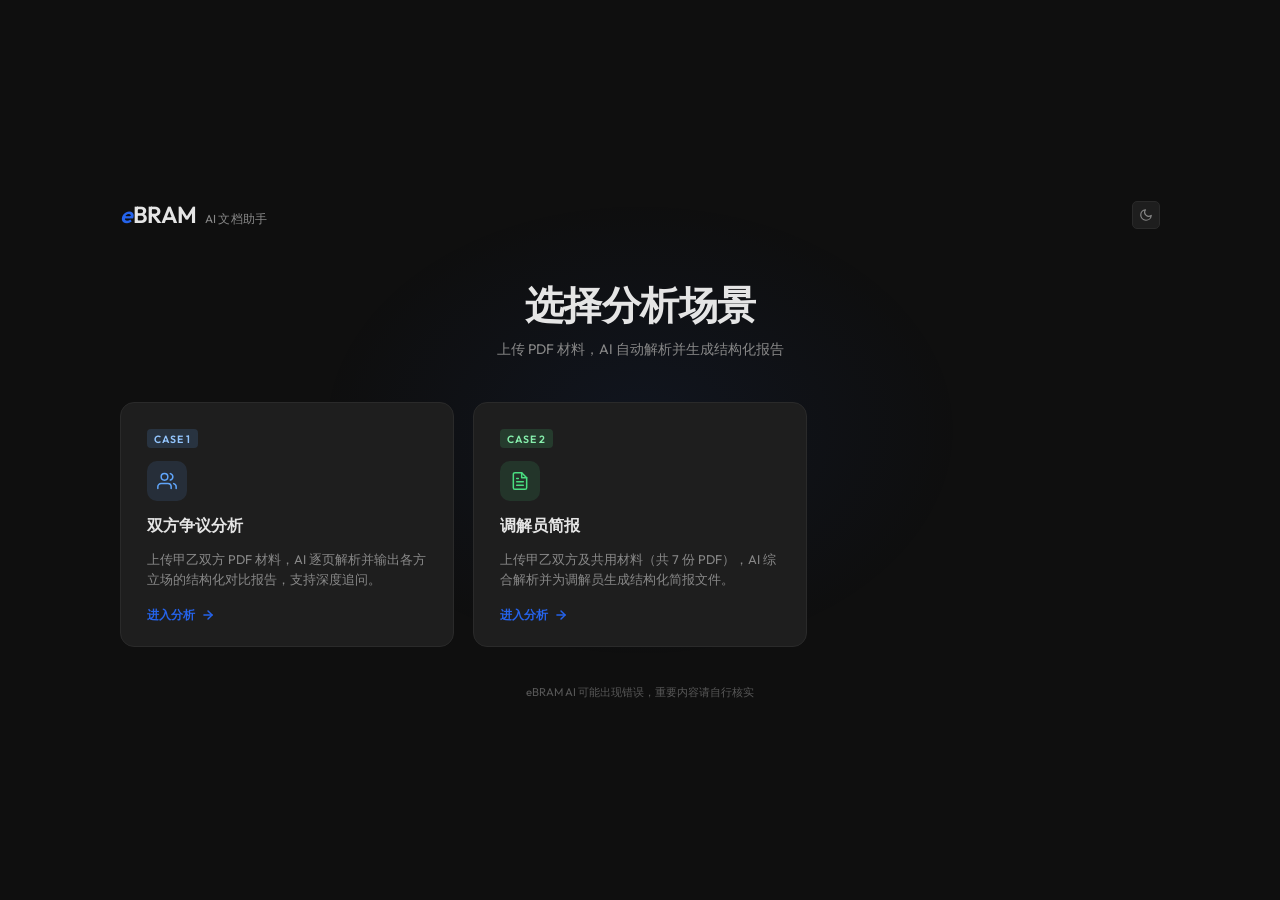
==== commit 540c24db: "refactor(style): consolidate selection page CSS + responsive grid P4: move entire <style> block from" ====
--- a/static/index.html
+++ b/static/index.html
@@ -7,254 +7,6 @@
   <link rel="stylesheet" href="/static/style.css" />
   <link rel="preload" href="/static/fonts/outfit-400.woff2" as="font" type="font/woff2" crossorigin>
   <link rel="preload" href="/static/fonts/outfit-600.woff2" as="font" type="font/woff2" crossorigin>
-  <style>
-    /* ── Selection page layout ── */
-    .sel-page {
-      min-height: 100vh;
-      display: flex;
-      flex-direction: column;
-      align-items: center;
-      justify-content: center;
-      padding: 2rem 1.5rem;
-      gap: 0;
-      position: relative;
-    }
-    /* P5: subtle radial glow — depth signal without distraction */
-    .sel-page::before {
-      content: '';
-      position: fixed;
-      top: 20%;
-      left: 50%;
-      transform: translateX(-50%);
-      width: 700px;
-      height: 500px;
-      background: radial-gradient(ellipse at center, rgba(37,99,235,0.07) 0%, transparent 65%);
-      pointer-events: none;
-      z-index: 0;
-    }
-    :root.light .sel-page::before {
-      background: radial-gradient(ellipse at center, rgba(29,78,216,0.04) 0%, transparent 65%);
-    }
-    .sel-page > * { position: relative; z-index: 1; }
-
-    .sel-header {
-      display: flex;
-      align-items: center;
-      justify-content: space-between;
-      width: 100%;
-      max-width: 760px;
-      margin-bottom: 3.5rem;
-    }
-
-    .sel-logo-wrap { display: flex; align-items: baseline; gap: 0.55rem; }
-    .sel-logo {
-      font-family: var(--font);
-      font-size: 1.55rem;
-      font-weight: 800;
-      letter-spacing: -0.5px;
-      color: var(--text);
-    }
-    .sel-logo .logo-mark {
-      color: var(--accent);
-      font-weight: 800;
-    }
-    .sel-logo-sub {
-      font-size: 0.78rem;
-      color: var(--text-muted);
-      letter-spacing: 0.02em;
-    }
-
-    /* hero */
-    .sel-hero {
-      text-align: center;
-      margin-bottom: 2.75rem;
-    }
-    .sel-hero h1 {
-      font-family: var(--font);
-      font-size: clamp(1.9rem, 4vw, 2.6rem);
-      font-weight: 600;
-      color: var(--text);
-      letter-spacing: -0.5px;
-      margin: 0 0 0.65rem;
-      line-height: 1.2;
-    }
-    .sel-hero p {
-      font-size: 0.93rem;
-      color: var(--text-muted);
-      margin: 0;
-      line-height: 1.6;
-    }
-
-    /* cards */
-    .sel-cards {
-      display: grid;
-      grid-template-columns: repeat(2, 1fr);
-      gap: 1.25rem;
-      width: 100%;
-      max-width: 760px;
-    }
-
-    .sel-card {
-      background: var(--surface);
-      border: 1px solid var(--border);
-      border-radius: 14px;
-      padding: 1.75rem 1.75rem 1.5rem;
-      display: flex;
-      flex-direction: column;
-      gap: 0.9rem;
-      text-decoration: none;
-      transition: border-color 0.18s, box-shadow 0.18s, transform 0.18s;
-      cursor: pointer;
-    }
-    .sel-card:hover {
-      transform: translateY(-2px);
-    }
-    /* P2+P8: per-card color identity on hover */
-    .sel-card-1:hover {
-      border-color: #93c5fd;
-      box-shadow: 0 0 0 1px rgba(96,165,250,0.35), 0 8px 32px rgba(0,0,0,0.45);
-    }
-    .sel-card-2:hover {
-      border-color: #86efac;
-      box-shadow: 0 0 0 1px rgba(74,222,128,0.35), 0 8px 32px rgba(0,0,0,0.45);
-    }
-    :root.light .sel-card-1:hover {
-      border-color: #1B4080;
-      box-shadow: 0 0 0 1px rgba(27,64,128,0.25), 0 6px 20px rgba(0,0,0,0.10);
-    }
-    :root.light .sel-card-2:hover {
-      border-color: #2E5D3B;
-      box-shadow: 0 0 0 1px rgba(46,93,59,0.25),  0 6px 20px rgba(0,0,0,0.10);
-    }
-
-    .sel-card-badge {
-      display: inline-flex;
-      align-items: center;
-      gap: 0.4rem;
-      font-size: 0.7rem;
-      font-weight: 600;
-      letter-spacing: 0.06em;
-      text-transform: uppercase;
-      padding: 0.22em 0.65em;
-      border-radius: 4px;
-      width: fit-content;
-    }
-    .sel-badge-1 {
-      background: rgba(96,165,250,0.15);
-      color: #93c5fd;
-    }
-    .sel-badge-2 {
-      background: rgba(74,222,128,0.15);
-      color: #86efac;
-    }
-    :root.light .sel-badge-1 {
-      background: rgba(27,64,128,0.09);
-      color: #1B4080;
-      border: 1px solid rgba(27,64,128,0.22);
-    }
-    :root.light .sel-badge-2 {
-      background: rgba(46,93,59,0.09);
-      color: #2E5D3B;
-      border: 1px solid rgba(46,93,59,0.22);
-    }
-
-    .sel-card-icon {
-      width: 40px;
-      height: 40px;
-      border-radius: 10px;
-      display: flex;
-      align-items: center;
-      justify-content: center;
-      flex-shrink: 0;
-    }
-    .sel-icon-1 { background: rgba(96,165,250,0.12); color: #60a5fa; }
-    .sel-icon-2 { background: rgba(74,222,128,0.12); color: #4ade80; }
-    :root.light .sel-icon-1 { background: rgba(27,64,128,0.09); color: #1B4080; }
-    :root.light .sel-icon-2 { background: rgba(46,93,59,0.09); color: #2E5D3B; }
-
-    .sel-card-title {
-      font-size: 1.05rem;
-      font-weight: 600;
-      color: var(--text);
-      margin: 0;
-      line-height: 1.3;
-    }
-    .sel-card-desc {
-      font-size: 0.845rem;
-      color: var(--text-muted);
-      line-height: 1.6;
-      margin: 0;
-      flex: 1;
-    }
-
-    .sel-card-enter {
-      display: inline-flex;
-      align-items: center;
-      gap: 0.4rem;
-      font-size: 0.8rem;
-      font-weight: 600;
-      color: var(--accent);
-      margin-top: 0.25rem;
-      transition: gap 0.15s;
-    }
-    .sel-card:hover .sel-card-enter { gap: 0.6rem; }
-
-    .sel-footer {
-      margin-top: 2.5rem;
-      font-size: 0.75rem;
-      color: var(--text-subtle, var(--text-muted));
-      opacity: 0.6;
-    }
-
-    /* theme btn (P6: align with .theme-btn in style.css) */
-    .sel-theme-btn {
-      width: 28px; height: 28px;
-      border-radius: var(--radius-xs);
-      border: 1px solid var(--border);
-      background: var(--surface);
-      color: var(--text-muted);
-      display: flex; align-items: center; justify-content: center;
-      cursor: pointer;
-      transition: background 0.15s, color 0.15s;
-    }
-    .sel-theme-btn:hover { background: var(--hover); color: var(--text); }
-    .sel-theme-btn .icon-sun { display: none; }
-    :root.light .sel-theme-btn .icon-moon { display: none; }
-    :root.light .sel-theme-btn .icon-sun  { display: block; }
-
-    /* ── P3: focus-visible (a11y) ── */
-    .sel-card:focus-visible {
-      outline: 2px solid var(--accent);
-      outline-offset: 3px;
-      border-radius: 14px;
-    }
-    .sel-theme-btn:focus-visible {
-      outline: 2px solid var(--accent);
-      outline-offset: 2px;
-    }
-
-    /* ── P10: entrance animation ── */
-    @keyframes sel-fade-up {
-      from { opacity: 0; transform: translateY(14px); }
-      to   { opacity: 1; transform: translateY(0); }
-    }
-    .sel-hero {
-      animation: sel-fade-up 0.32s cubic-bezier(0.16,1,0.3,1) both;
-    }
-    .sel-card {
-      animation: sel-fade-up 0.32s cubic-bezier(0.16,1,0.3,1) both;
-    }
-    .sel-cards .sel-card:nth-child(1) { animation-delay: 0.08s; }
-    .sel-cards .sel-card:nth-child(2) { animation-delay: 0.16s; }
-    @media (prefers-reduced-motion: reduce) {
-      .sel-hero, .sel-card { animation: none; }
-    }
-
-    @media (max-width: 560px) {
-      .sel-cards { grid-template-columns: 1fr; }
-      .sel-hero h1 { font-size: 1.6rem; }
-    }
-  </style>
 </head>
 <body>
 
--- a/static/style.css
+++ b/static/style.css
@@ -174,6 +174,70 @@
 }
 .new-chat-btn:hover { background: var(--surface2); }
 
+/* ── Sidebar divider ─────────────────────────────────────────────────────── */
+.sidebar-divider {
+  height: 1px;
+  background: var(--border);
+  flex-shrink: 0;
+  margin: -2px 0;
+}
+
+/* ── Sidebar back-to-selection — Precision Hairline ─────────────────────── */
+.sidebar-back-link {
+  position: relative;
+  display: flex;
+  align-items: center;
+  gap: 7px;
+  flex-shrink: 0;
+  width: 100%;
+  padding: 7px 10px 7px 14px;
+  border-radius: var(--radius-xs);
+  font-size: 12.5px;
+  font-family: var(--font);
+  color: var(--text-dim);
+  text-decoration: none;
+  transition: color 0.18s ease, background 0.18s ease;
+}
+.sidebar-back-link::before {
+  content: '';
+  position: absolute;
+  left: 4px;
+  top: 6px;
+  bottom: 6px;
+  width: 1.5px;
+  border-radius: 2px;
+  background: var(--border2);
+  transition: background 0.18s ease, top 0.18s ease, bottom 0.18s ease;
+}
+.sidebar-back-link .back-chevron {
+  flex-shrink: 0;
+  transition: transform 0.18s ease;
+}
+.sidebar-back-link:hover {
+  color: var(--text-muted);
+  background: rgba(37, 99, 235, 0.06);
+}
+.sidebar-back-link:hover::before {
+  background: var(--accent);
+  top: 3px;
+  bottom: 3px;
+}
+.sidebar-back-link:hover .back-chevron {
+  transform: translateX(-2px);
+}
+.sidebar-back-link:active {
+  transform: scale(0.99);
+  transition-duration: 0.07s;
+}
+.sidebar-back-link:focus-visible {
+  outline: 2px solid var(--accent);
+  outline-offset: 1px;
+}
+:root.light .sidebar-back-link:hover {
+  background: rgba(29, 78, 216, 0.05);
+  color: var(--text-muted);
+}
+
 /* ── History Section (Feature 1) ─────────────────────────────────────────── */
 .history-section {
   flex: 1;
@@ -831,3 +895,251 @@
   background: #2E5D3B;
   color: #ffffff;
 }
+
+/* ── Selection Page ──────────────────────────────────────────────────────── */
+/* ── Selection page layout ── */
+.sel-page {
+  min-height: 100vh;
+  display: flex;
+  flex-direction: column;
+  align-items: center;
+  justify-content: center;
+  padding: 2rem 1.5rem;
+  gap: 0;
+  position: relative;
+}
+/* P5: subtle radial glow — depth signal without distraction */
+.sel-page::before {
+  content: '';
+  position: fixed;
+  top: 20%;
+  left: 50%;
+  transform: translateX(-50%);
+  width: 700px;
+  height: 500px;
+  background: radial-gradient(ellipse at center, rgba(37,99,235,0.07) 0%, transparent 65%);
+  pointer-events: none;
+  z-index: 0;
+}
+:root.light .sel-page::before {
+  background: radial-gradient(ellipse at center, rgba(29,78,216,0.04) 0%, transparent 65%);
+}
+.sel-page > * { position: relative; z-index: 1; }
+
+.sel-header {
+  display: flex;
+  align-items: center;
+  justify-content: space-between;
+  width: 100%;
+  max-width: 1040px;    /* P7: aligned with .sel-cards */
+  margin-bottom: 3.5rem;
+}
+
+.sel-logo-wrap { display: flex; align-items: baseline; gap: 0.55rem; }
+.sel-logo {
+  font-family: var(--font);
+  font-size: 1.55rem;
+  font-weight: 800;
+  letter-spacing: -0.5px;
+  color: var(--text);
+}
+.sel-logo .logo-mark {
+  color: var(--accent);
+  font-weight: 800;
+}
+.sel-logo-sub {
+  font-size: 0.78rem;
+  color: var(--text-muted);
+  letter-spacing: 0.02em;
+}
+
+/* hero */
+.sel-hero {
+  text-align: center;
+  margin-bottom: 2.75rem;
+}
+.sel-hero h1 {
+  font-family: var(--font);
+  font-size: clamp(1.9rem, 4vw, 2.6rem);
+  font-weight: 600;
+  color: var(--text);
+  letter-spacing: -0.5px;
+  margin: 0 0 0.65rem;
+  line-height: 1.2;
+}
+.sel-hero p {
+  font-size: 0.93rem;
+  color: var(--text-muted);
+  margin: 0;
+  line-height: 1.6;
+}
+
+/* cards */
+.sel-cards {
+  display: grid;
+  grid-template-columns: repeat(auto-fill, minmax(320px, 1fr));  /* P7: was repeat(2,1fr) */
+  gap: 1.25rem;
+  width: 100%;
+  max-width: 1040px;    /* P7: was 760px */
+}
+
+.sel-card {
+  background: var(--surface);
+  border: 1px solid var(--border);
+  border-radius: 14px;
+  padding: 1.75rem 1.75rem 1.5rem;
+  display: flex;
+  flex-direction: column;
+  gap: 0.9rem;
+  text-decoration: none;
+  transition: border-color 0.18s, box-shadow 0.18s, transform 0.18s;
+  cursor: pointer;
+}
+.sel-card:hover {
+  transform: translateY(-2px);
+}
+/* P2+P8: per-card color identity on hover */
+.sel-card-1:hover {
+  border-color: #93c5fd;
+  box-shadow: 0 0 0 1px rgba(96,165,250,0.35), 0 8px 32px rgba(0,0,0,0.45);
+}
+.sel-card-2:hover {
+  border-color: #86efac;
+  box-shadow: 0 0 0 1px rgba(74,222,128,0.35), 0 8px 32px rgba(0,0,0,0.45);
+}
+:root.light .sel-card-1:hover {
+  border-color: #1B4080;
+  box-shadow: 0 0 0 1px rgba(27,64,128,0.25), 0 6px 20px rgba(0,0,0,0.10);
+}
+:root.light .sel-card-2:hover {
+  border-color: #2E5D3B;
+  box-shadow: 0 0 0 1px rgba(46,93,59,0.25),  0 6px 20px rgba(0,0,0,0.10);
+}
+
+.sel-card-badge {
+  display: inline-flex;
+  align-items: center;
+  gap: 0.4rem;
+  font-size: 0.7rem;
+  font-weight: 600;
+  letter-spacing: 0.06em;
+  text-transform: uppercase;
+  padding: 0.22em 0.65em;
+  border-radius: 4px;
+  width: fit-content;
+}
+.sel-badge-1 {
+  background: rgba(96,165,250,0.15);
+  color: #93c5fd;
+}
+.sel-badge-2 {
+  background: rgba(74,222,128,0.15);
+  color: #86efac;
+}
+:root.light .sel-badge-1 {
+  background: rgba(27,64,128,0.09);
+  color: #1B4080;
+  border: 1px solid rgba(27,64,128,0.22);
+}
+:root.light .sel-badge-2 {
+  background: rgba(46,93,59,0.09);
+  color: #2E5D3B;
+  border: 1px solid rgba(46,93,59,0.22);
+}
+
+.sel-card-icon {
+  width: 40px;
+  height: 40px;
+  border-radius: 10px;
+  display: flex;
+  align-items: center;
+  justify-content: center;
+  flex-shrink: 0;
+}
+.sel-icon-1 { background: rgba(96,165,250,0.12); color: #60a5fa; }
+.sel-icon-2 { background: rgba(74,222,128,0.12); color: #4ade80; }
+:root.light .sel-icon-1 { background: rgba(27,64,128,0.09); color: #1B4080; }
+:root.light .sel-icon-2 { background: rgba(46,93,59,0.09); color: #2E5D3B; }
+
+.sel-card-title {
+  font-size: 1.05rem;
+  font-weight: 600;
+  color: var(--text);
+  margin: 0;
+  line-height: 1.3;
+}
+.sel-card-desc {
+  font-size: 0.845rem;
+  color: var(--text-muted);
+  line-height: 1.6;
+  margin: 0;
+  flex: 1;
+}
+
+.sel-card-enter {
+  display: inline-flex;
+  align-items: center;
+  gap: 0.4rem;
+  font-size: 0.8rem;
+  font-weight: 600;
+  color: var(--accent);
+  margin-top: 0.25rem;
+  transition: gap 0.15s;
+}
+.sel-card:hover .sel-card-enter { gap: 0.6rem; }
+
+.sel-footer {
+  margin-top: 2.5rem;
+  font-size: 0.75rem;
+  color: var(--text-subtle, var(--text-muted));
+  opacity: 0.6;
+}
+
+/* theme btn (P6: align with .theme-btn in style.css) */
+.sel-theme-btn {
+  width: 28px; height: 28px;
+  border-radius: var(--radius-xs);
+  border: 1px solid var(--border);
+  background: var(--surface);
+  color: var(--text-muted);
+  display: flex; align-items: center; justify-content: center;
+  cursor: pointer;
+  transition: background 0.15s, color 0.15s;
+}
+.sel-theme-btn:hover { background: var(--hover); color: var(--text); }
+.sel-theme-btn .icon-sun { display: none; }
+:root.light .sel-theme-btn .icon-moon { display: none; }
+:root.light .sel-theme-btn .icon-sun  { display: block; }
+
+/* ── P3: focus-visible (a11y) ── */
+.sel-card:focus-visible {
+  outline: 2px solid var(--accent);
+  outline-offset: 3px;
+  border-radius: 14px;
+}
+.sel-theme-btn:focus-visible {
+  outline: 2px solid var(--accent);
+  outline-offset: 2px;
+}
+
+/* ── P10: entrance animation ── */
+@keyframes sel-fade-up {
+  from { opacity: 0; transform: translateY(14px); }
+  to   { opacity: 1; transform: translateY(0); }
+}
+.sel-hero {
+  animation: sel-fade-up 0.32s cubic-bezier(0.16,1,0.3,1) both;
+}
+.sel-card {
+  animation: sel-fade-up 0.32s cubic-bezier(0.16,1,0.3,1) both;
+}
+.sel-cards .sel-card:nth-child(1) { animation-delay: 0.08s; }
+.sel-cards .sel-card:nth-child(2) { animation-delay: 0.16s; }
+@media (prefers-reduced-motion: reduce) {
+  .sel-hero, .sel-card { animation: none; }
+}
+
+@media (max-width: 560px) {
+  .sel-cards { grid-template-columns: 1fr; }
+  .sel-hero h1 { font-size: 1.6rem; }
+}
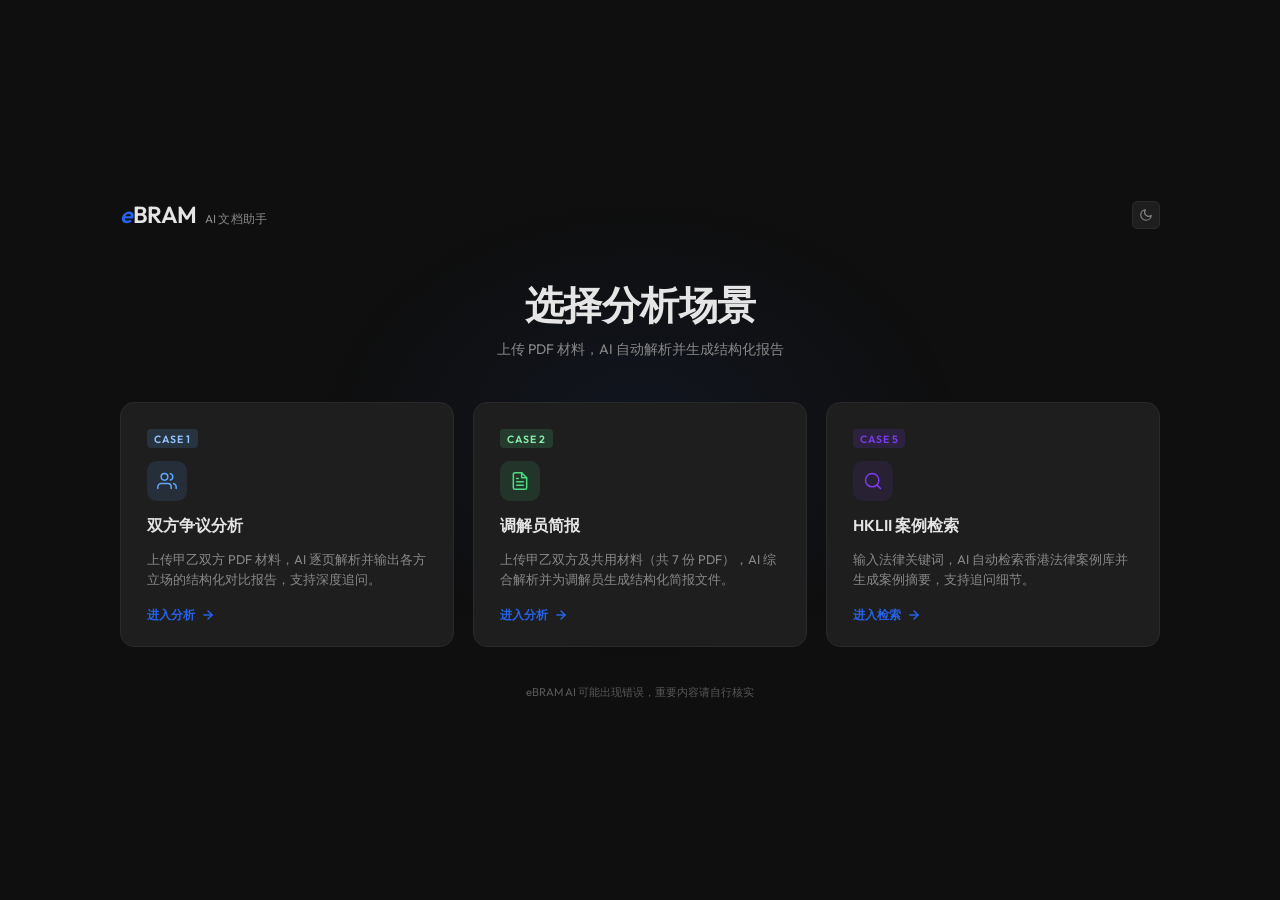
==== commit 00f70aa9: "feat: Case 5 — HKLII Playwright 案例检索 + Agent J 摘要（S1-S5） 后端： - scraper/hklii.py：移植 HKLII.py，新增 Scrap" ====
--- a/static/index.html
+++ b/static/index.html
@@ -31,7 +31,7 @@
   </div>
 
   <!-- case cards -->
-  <div class="sel-cards">
+  <div class="sel-cards" style="grid-template-columns: repeat(auto-fit, minmax(260px, 1fr));">
 
     <!-- Case 1 -->
     <a class="sel-card sel-card-1" href="/case1">
@@ -72,22 +72,28 @@
       </span>
     </a>
 
+    <!-- Case 5 -->
+    <a class="sel-card sel-card-2" href="/case5" style="--card-accent: #7c3aed;">
+      <span class="sel-card-badge sel-badge-2" style="background: rgba(124,58,237,0.15); color: #7c3aed;">Case 5</span>
+      <div class="sel-card-icon sel-icon-2" style="background: rgba(124,58,237,0.1);">
+        <svg width="20" height="20" viewBox="0 0 24 24" fill="none" stroke="#7c3aed" stroke-width="1.8" stroke-linecap="round" stroke-linejoin="round">
+          <circle cx="11" cy="11" r="8"/><line x1="21" y1="21" x2="16.65" y2="16.65"/>
+        </svg>
+      </div>
+      <div class="sel-card-title">HKLII 案例检索</div>
+      <p class="sel-card-desc">输入法律关键词，AI 自动检索香港法律案例库并生成案例摘要，支持追问细节。</p>
+      <span class="sel-card-enter">
+        进入检索
+        <svg width="14" height="14" viewBox="0 0 24 24" fill="none" stroke="currentColor" stroke-width="2.5" stroke-linecap="round" stroke-linejoin="round"><line x1="5" y1="12" x2="19" y2="12"/><polyline points="12 5 19 12 12 19"/></svg>
+      </span>
+    </a>
+
   </div>
 
   <div class="sel-footer">eBRAM AI 可能出现错误，重要内容请自行核实</div>
 
 </div>
 
-<script>
-  // ── 主题切换（复用同一逻辑）──
-  const themeBtn = document.getElementById('themeBtn');
-  const saved = localStorage.getItem('theme');
-  if (saved === 'light') document.documentElement.classList.add('light');
-
-  themeBtn.addEventListener('click', () => {
-    const isLight = document.documentElement.classList.toggle('light');
-    localStorage.setItem('theme', isLight ? 'light' : 'dark');
-  });
-</script>
+<script src="/static/common.js"></script>
 </body>
 </html>
--- a/static/style.css
+++ b/static/style.css
@@ -357,8 +357,8 @@
   display: flex; align-items: center; justify-content: center;
   flex-shrink: 0;
 }
-.wc-icon-upload  { background: rgba(29,78,216,0.10);  color: #1B4080; }
-.wc-icon-analyze { background: rgba(46,93,59,0.10);   color: #2E5D3B; }
+.wc-icon-upload  { background: rgba(96,165,250,0.12);  color: #93c5fd; }  /* fix: was #1B4080, invisible on dark bg */
+.wc-icon-analyze { background: rgba(74,222,128,0.10);  color: #86efac; }  /* fix: was #2E5D3B, invisible on dark bg */
 .wc-icon-chat    { background: rgba(107,114,128,0.10); color: var(--text-muted); }
 :root.light .wc-icon-upload  { background: rgba(27,64,128,0.09);  color: #1B4080; }
 :root.light .wc-icon-analyze { background: rgba(46,93,59,0.09);   color: #2E5D3B; }
@@ -1143,3 +1143,122 @@
   .sel-cards { grid-template-columns: 1fr; }
   .sel-hero h1 { font-size: 1.6rem; }
 }
+
+/* ── Case 5：搜索区样式 ── */
+.c5-search-row {
+  display: flex;
+  gap: 0.5rem;
+  align-items: center;
+  margin-bottom: 0.4rem;
+}
+
+.c5-keyword-input {
+  flex: 1;
+  padding: 0.55rem 0.75rem;
+  border-radius: 8px;
+  border: 1px solid var(--border);
+  background: var(--surface-2);
+  color: var(--text);
+  font-size: 0.85rem;
+  font-family: inherit;
+  outline: none;
+  transition: border-color 0.15s;
+}
+.c5-keyword-input:focus { border-color: var(--accent); }
+.c5-keyword-input::placeholder { color: var(--text-muted); }
+.c5-keyword-input:disabled { opacity: 0.6; cursor: not-allowed; }
+
+.c5-search-btn {
+  padding: 0.55rem 1rem;
+  border-radius: 8px;
+  border: none;
+  background: var(--accent);
+  color: #fff;
+  font-size: 0.82rem;
+  font-weight: 600;
+  font-family: inherit;
+  cursor: pointer;
+  white-space: nowrap;
+  transition: background 0.15s, opacity 0.15s;
+}
+.c5-search-btn:hover:not(:disabled) { background: var(--accent-h); }
+.c5-search-btn:disabled { opacity: 0.5; cursor: not-allowed; }
+
+.c5-search-hint {
+  font-size: 0.75rem;
+  color: var(--text-muted);
+  margin-bottom: 0.6rem;
+}
+
+/* ── Case 5：结果卡片列表 ── */
+.c5-results-list {
+  display: flex;
+  flex-direction: column;
+  gap: 0.35rem;
+  margin: 0.6rem 0 0.4rem;
+  max-height: 260px;
+  overflow-y: auto;
+}
+.c5-results-list[hidden] { display: none; }
+
+.c5-result-card {
+  display: flex;
+  align-items: baseline;
+  gap: 0.5rem;
+  padding: 0.4rem 0.6rem;
+  border-radius: 7px;
+  background: var(--surface-2);
+  border: 1px solid var(--border);
+  flex-wrap: wrap;
+}
+
+.c5-result-index {
+  font-size: 0.72rem;
+  font-weight: 700;
+  color: var(--text-muted);
+  min-width: 1.6rem;
+  flex-shrink: 0;
+}
+
+.c5-type-badge {
+  font-size: 0.65rem;
+  font-weight: 600;
+  padding: 0.1rem 0.4rem;
+  border-radius: 4px;
+  flex-shrink: 0;
+  text-transform: uppercase;
+  letter-spacing: 0.04em;
+}
+.c5-type-case {
+  background: rgba(37,99,235,0.15);
+  color: #3b82f6;
+}
+.c5-type-legis {
+  background: rgba(124,58,237,0.15);
+  color: #8b5cf6;
+}
+:root.light .c5-type-case {
+  background: rgba(29,78,216,0.1);
+  color: #1d4ed8;
+}
+:root.light .c5-type-legis {
+  background: rgba(109,40,217,0.1);
+  color: #6d28d9;
+}
+
+.c5-result-title {
+  font-size: 0.8rem;
+  color: var(--accent);
+  text-decoration: none;
+  flex: 1;
+  min-width: 120px;
+  word-break: break-word;
+}
+.c5-result-title:hover { text-decoration: underline; }
+
+.c5-result-meta {
+  font-size: 0.7rem;
+  color: var(--text-muted);
+  width: 100%;
+  padding-left: calc(1.6rem + 0.5rem);
+}
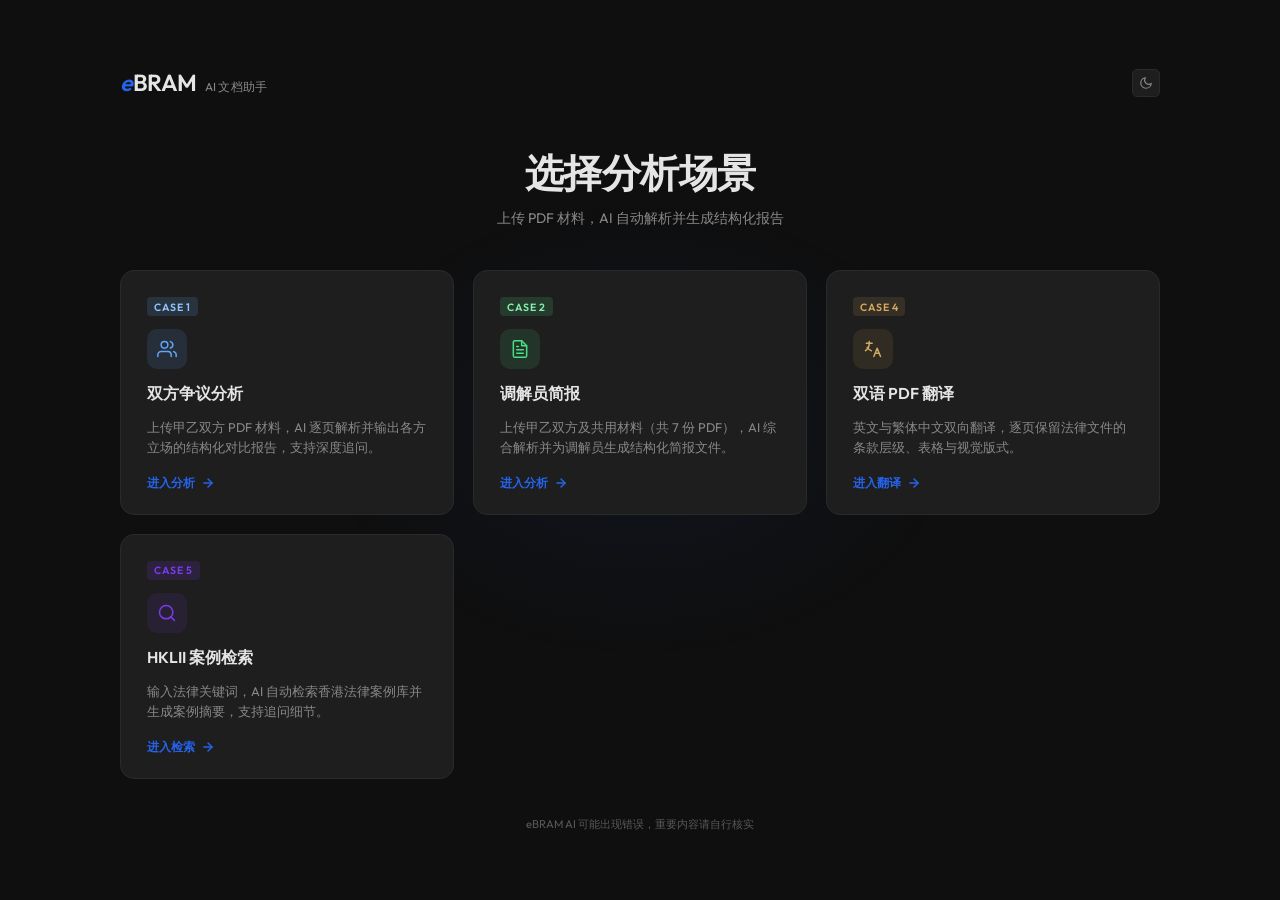
==== commit d4f06647: "feat: add Case 4 bilingual proofing interface" ====
--- a/static/index.html
+++ b/static/index.html
@@ -72,8 +72,24 @@
       </span>
     </a>
 
+    <!-- Case 4 -->
+    <a class="sel-card sel-card-4" href="/case4">
+      <span class="sel-card-badge sel-badge-4">Case 4</span>
+      <div class="sel-card-icon sel-icon-4">
+        <svg width="20" height="20" viewBox="0 0 24 24" fill="none" stroke="currentColor" stroke-width="1.8" stroke-linecap="round" stroke-linejoin="round">
+          <path d="M4 5h7M7.5 3v2c0 4-1.5 7-4.5 9"/><path d="M5 10c1.5 2 3.2 3.4 5.2 4.2"/><path d="m13 21 4-10 4 10M14.5 17h5"/>
+        </svg>
+      </div>
+      <div class="sel-card-title">双语 PDF 翻译</div>
+      <p class="sel-card-desc">英文与繁体中文双向翻译，逐页保留法律文件的条款层级、表格与视觉版式。</p>
+      <span class="sel-card-enter">
+        进入翻译
+        <svg width="14" height="14" viewBox="0 0 24 24" fill="none" stroke="currentColor" stroke-width="2.5" stroke-linecap="round" stroke-linejoin="round"><line x1="5" y1="12" x2="19" y2="12"/><polyline points="12 5 19 12 12 19"/></svg>
+      </span>
+    </a>
+
     <!-- Case 5 -->
-    <a class="sel-card sel-card-2" href="/case5" style="--card-accent: #7c3aed;">
+    <a class="sel-card sel-card-5" href="/case5">
       <span class="sel-card-badge sel-badge-2" style="background: rgba(124,58,237,0.15); color: #7c3aed;">Case 5</span>
       <div class="sel-card-icon sel-icon-2" style="background: rgba(124,58,237,0.1);">
         <svg width="20" height="20" viewBox="0 0 24 24" fill="none" stroke="#7c3aed" stroke-width="1.8" stroke-linecap="round" stroke-linejoin="round">
--- a/static/style.css
+++ b/static/style.css
@@ -1007,6 +1007,14 @@
   border-color: #86efac;
   box-shadow: 0 0 0 1px rgba(74,222,128,0.35), 0 8px 32px rgba(0,0,0,0.45);
 }
+.sel-card-4:hover {
+  border-color: #b78a4a;
+  box-shadow: 0 0 0 1px rgba(183,138,74,0.35), 0 8px 32px rgba(0,0,0,0.45);
+}
+.sel-card-5:hover {
+  border-color: #8b5cf6;
+  box-shadow: 0 0 0 1px rgba(124,58,237,0.35), 0 8px 32px rgba(0,0,0,0.45);
+}
 :root.light .sel-card-1:hover {
   border-color: #1B4080;
   box-shadow: 0 0 0 1px rgba(27,64,128,0.25), 0 6px 20px rgba(0,0,0,0.10);
@@ -1014,6 +1022,14 @@
 :root.light .sel-card-2:hover {
   border-color: #2E5D3B;
   box-shadow: 0 0 0 1px rgba(46,93,59,0.25),  0 6px 20px rgba(0,0,0,0.10);
+}
+:root.light .sel-card-4:hover {
+  border-color: #8b642f;
+  box-shadow: 0 0 0 1px rgba(139,100,47,0.25), 0 6px 20px rgba(0,0,0,0.10);
+}
+:root.light .sel-card-5:hover {
+  border-color: #6d28d9;
+  box-shadow: 0 0 0 1px rgba(109,40,217,0.22), 0 6px 20px rgba(0,0,0,0.10);
 }
 
 .sel-card-badge {
@@ -1036,6 +1052,7 @@
   background: rgba(74,222,128,0.15);
   color: #86efac;
 }
+.sel-badge-4 { background: rgba(183,138,74,0.15); color: #d4a962; }
 :root.light .sel-badge-1 {
   background: rgba(27,64,128,0.09);
   color: #1B4080;
@@ -1046,6 +1063,7 @@
   color: #2E5D3B;
   border: 1px solid rgba(46,93,59,0.22);
 }
+:root.light .sel-badge-4 { background: rgba(139,100,47,0.09); color: #8b642f; border: 1px solid rgba(139,100,47,0.22); }
 
 .sel-card-icon {
   width: 40px;
@@ -1058,8 +1076,10 @@
 }
 .sel-icon-1 { background: rgba(96,165,250,0.12); color: #60a5fa; }
 .sel-icon-2 { background: rgba(74,222,128,0.12); color: #4ade80; }
+.sel-icon-4 { background: rgba(183,138,74,0.12); color: #d4a962; }
 :root.light .sel-icon-1 { background: rgba(27,64,128,0.09); color: #1B4080; }
 :root.light .sel-icon-2 { background: rgba(46,93,59,0.09); color: #2E5D3B; }
+:root.light .sel-icon-4 { background: rgba(139,100,47,0.09); color: #8b642f; }
 
 .sel-card-title {
   font-size: 1.05rem;
@@ -1135,6 +1155,8 @@
 }
 .sel-cards .sel-card:nth-child(1) { animation-delay: 0.08s; }
 .sel-cards .sel-card:nth-child(2) { animation-delay: 0.16s; }
+.sel-cards .sel-card:nth-child(3) { animation-delay: 0.24s; }
+.sel-cards .sel-card:nth-child(4) { animation-delay: 0.32s; }
 @media (prefers-reduced-motion: reduce) {
   .sel-hero, .sel-card { animation: none; }
 }
@@ -1262,3 +1284,62 @@
   width: 100%;
   padding-left: calc(1.6rem + 0.5rem);
 }
+
+/* Case 5：折叠按钮 */
+.c5-toggle-btn {
+  margin-left: auto;
+  padding: 0.15rem 0.5rem;
+  border-radius: 4px;
+  border: 1px solid var(--border2);
+  background: transparent;
+  color: var(--text-muted);
+  font-size: 0.7rem;
+  cursor: pointer;
+  white-space: nowrap;
+  transition: background 0.15s, color 0.15s, border-color 0.15s, opacity 0.2s;
+  flex-shrink: 0;
+  line-height: 1.6;
+}
+.c5-toggle-btn:hover { background: var(--surface2); color: var(--text); border-color: var(--border); }
+/* 淡入动画：toggle 按钮从 hidden 变为可见时 */
+.c5-toggle-btn:not([hidden]) { animation: c5-fadein 0.25s ease; }
+@keyframes c5-fadein { from { opacity: 0; } to { opacity: 1; } }
+
+/* Case 5：折叠态关键词摘要行 */
+.c5-compact-kw {
+  font-size: 0.79rem;
+  color: var(--text-muted);
+  font-weight: 500;
+  flex: 1;
+  overflow: hidden;
+  text-overflow: ellipsis;
+  white-space: nowrap;
+  padding: 0 0.25rem;
+  cursor: pointer;   /* 提示整行可点 */
+}
+
+/* 折叠后 header 整行 cursor 提示 */
+#searchHeader:has(#searchToggle:not([hidden])) {
+  cursor: pointer;
+}
+
+/* Case 5：搜索提示框（no_results / search_timeout） */
+.c5-notice {
+  padding: 0.6rem 0.9rem;
+  border-radius: 8px;
+  font-size: 0.82rem;
+  font-weight: 500;
+  margin: 0.4rem 0;
+}
+.c5-notice-warning {
+  background: rgba(234, 179, 8, 0.12);
+  border: 1px solid rgba(234, 179, 8, 0.35);
+  color: #ca8a04;
+}
+.c5-notice-error {
+  background: rgba(239, 68, 68, 0.1);
+  border: 1px solid rgba(239, 68, 68, 0.3);
+  color: #dc2626;
+}
+:root.light .c5-notice-warning { color: #92400e; }
+:root.light .c5-notice-error   { color: #991b1b; }
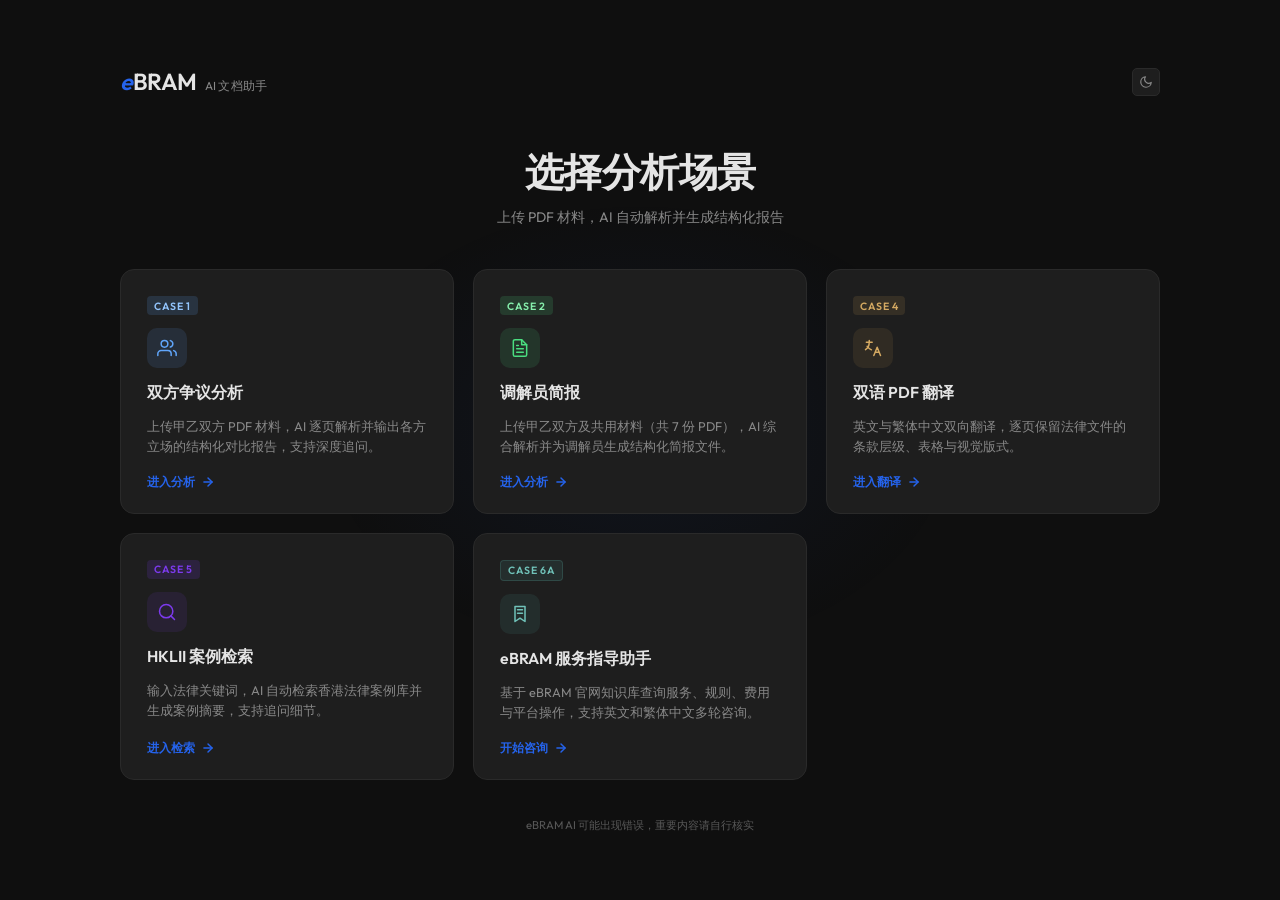
==== commit 4b88c9ae: "feat: add Case 6A service assistant" ====
--- a/static/index.html
+++ b/static/index.html
@@ -104,6 +104,22 @@
       </span>
     </a>
 
+    <!-- Case 6A -->
+    <a class="sel-card sel-card-6a" href="/case6a">
+      <span class="sel-card-badge sel-badge-6a">Case 6A</span>
+      <div class="sel-card-icon sel-icon-6a">
+        <svg width="20" height="20" viewBox="0 0 24 24" fill="none" stroke="currentColor" stroke-width="1.8" stroke-linecap="round" stroke-linejoin="round">
+          <path d="M6 3h12v18l-6-4-6 4V3Z"/><path d="M9 7h6M9 11h6"/>
+        </svg>
+      </div>
+      <div class="sel-card-title">eBRAM 服务指导助手</div>
+      <p class="sel-card-desc">基于 eBRAM 官网知识库查询服务、规则、费用与平台操作，支持英文和繁体中文多轮咨询。</p>
+      <span class="sel-card-enter">
+        开始咨询
+        <svg width="14" height="14" viewBox="0 0 24 24" fill="none" stroke="currentColor" stroke-width="2.5" stroke-linecap="round" stroke-linejoin="round"><line x1="5" y1="12" x2="19" y2="12"/><polyline points="12 5 19 12 12 19"/></svg>
+      </span>
+    </a>
+
   </div>
 
   <div class="sel-footer">eBRAM AI 可能出现错误，重要内容请自行核实</div>
--- a/static/style.css
+++ b/static/style.css
@@ -1015,6 +1015,10 @@
   border-color: #8b5cf6;
   box-shadow: 0 0 0 1px rgba(124,58,237,0.35), 0 8px 32px rgba(0,0,0,0.45);
 }
+.sel-card-6a:hover {
+  border-color: rgba(59,130,124,0.55);
+  box-shadow: 0 10px 30px rgba(59,130,124,0.12);
+}
 :root.light .sel-card-1:hover {
   border-color: #1B4080;
   box-shadow: 0 0 0 1px rgba(27,64,128,0.25), 0 6px 20px rgba(0,0,0,0.10);
@@ -1030,6 +1034,10 @@
 :root.light .sel-card-5:hover {
   border-color: #6d28d9;
   box-shadow: 0 0 0 1px rgba(109,40,217,0.22), 0 6px 20px rgba(0,0,0,0.10);
+}
+:root.light .sel-card-6a:hover {
+  border-color: rgba(40,106,101,0.42);
+  box-shadow: 0 8px 24px rgba(40,106,101,0.1);
 }
 
 .sel-card-badge {
@@ -1064,6 +1072,8 @@
   border: 1px solid rgba(46,93,59,0.22);
 }
 :root.light .sel-badge-4 { background: rgba(139,100,47,0.09); color: #8b642f; border: 1px solid rgba(139,100,47,0.22); }
+.sel-badge-6a { background: rgba(79,157,149,0.13); color: #70c2b9; border: 1px solid rgba(79,157,149,0.25); }
+:root.light .sel-badge-6a { background: rgba(40,106,101,0.09); color: #286a65; border-color: rgba(40,106,101,0.2); }
 
 .sel-card-icon {
   width: 40px;
@@ -1080,6 +1090,8 @@
 :root.light .sel-icon-1 { background: rgba(27,64,128,0.09); color: #1B4080; }
 :root.light .sel-icon-2 { background: rgba(46,93,59,0.09); color: #2E5D3B; }
 :root.light .sel-icon-4 { background: rgba(139,100,47,0.09); color: #8b642f; }
+.sel-icon-6a { background: rgba(79,157,149,0.12); color: #70c2b9; }
+:root.light .sel-icon-6a { background: rgba(40,106,101,0.09); color: #286a65; }
 
 .sel-card-title {
   font-size: 1.05rem;
@@ -1157,6 +1169,7 @@
 .sel-cards .sel-card:nth-child(2) { animation-delay: 0.16s; }
 .sel-cards .sel-card:nth-child(3) { animation-delay: 0.24s; }
 .sel-cards .sel-card:nth-child(4) { animation-delay: 0.32s; }
+.sel-cards .sel-card:nth-child(5) { animation-delay: 0.40s; }
 @media (prefers-reduced-motion: reduce) {
   .sel-hero, .sel-card { animation: none; }
 }
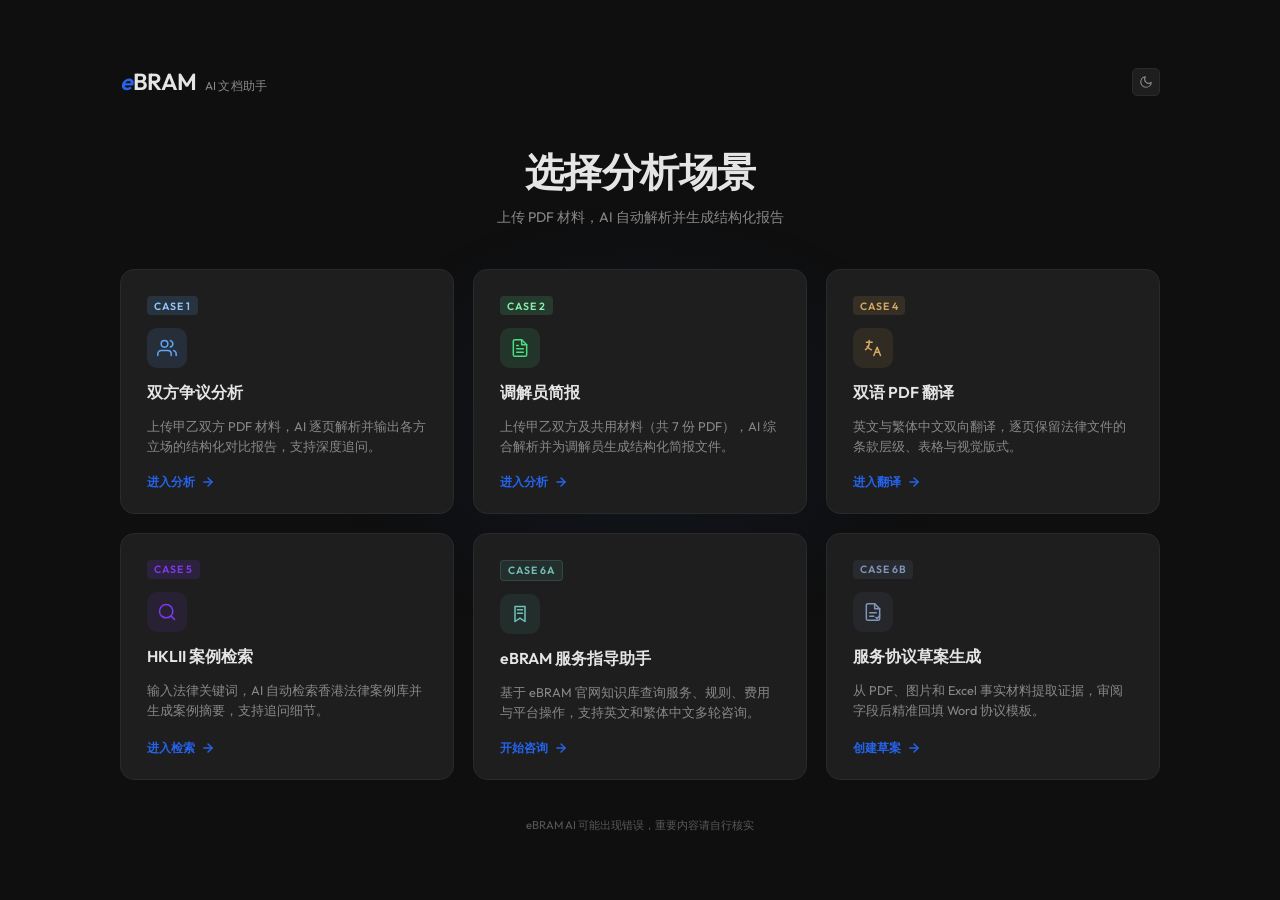
==== commit a0feba11: "feat: implement Case 6B drafting workflow" ====
--- a/static/index.html
+++ b/static/index.html
@@ -120,6 +120,22 @@
       </span>
     </a>
 
+    <!-- Case 6B -->
+    <a class="sel-card sel-card-6b" href="/case6b">
+      <span class="sel-card-badge sel-badge-6b">Case 6B</span>
+      <div class="sel-card-icon sel-icon-6b">
+        <svg width="20" height="20" viewBox="0 0 24 24" fill="none" stroke="currentColor" stroke-width="1.8" stroke-linecap="round" stroke-linejoin="round">
+          <path d="M14 2H6a2 2 0 0 0-2 2v16a2 2 0 0 0 2 2h12a2 2 0 0 0 2-2V8z"/><path d="M14 2v6h6"/><path d="M8 13h8M8 17h5"/><path d="m15.5 18.5 1.5 1.5 3-4"/>
+        </svg>
+      </div>
+      <div class="sel-card-title">服务协议草案生成</div>
+      <p class="sel-card-desc">从 PDF、图片和 Excel 事实材料提取证据，审阅字段后精准回填 Word 协议模板。</p>
+      <span class="sel-card-enter">
+        创建草案
+        <svg width="14" height="14" viewBox="0 0 24 24" fill="none" stroke="currentColor" stroke-width="2.5" stroke-linecap="round" stroke-linejoin="round"><line x1="5" y1="12" x2="19" y2="12"/><polyline points="12 5 19 12 12 19"/></svg>
+      </span>
+    </a>
+
   </div>
 
   <div class="sel-footer">eBRAM AI 可能出现错误，重要内容请自行核实</div>
--- a/static/style.css
+++ b/static/style.css
@@ -174,6 +174,40 @@
 }
 .new-chat-btn:hover { background: var(--surface2); }
 
+/* Reset current conversation — secondary action paired with New Chat */
+.reset-chat-btn {
+  display: flex;
+  align-items: center;
+  gap: 7px;
+  width: 100%;
+  flex-shrink: 0;
+  margin-top: -6px;
+  padding: 7px 12px;
+  border: 1px solid transparent;
+  border-radius: var(--radius-sm);
+  background: transparent;
+  color: var(--text-muted);
+  font: 12.5px var(--font);
+  cursor: pointer;
+  transition: color .16s ease, background .16s ease, border-color .16s ease;
+}
+.reset-chat-btn svg { flex-shrink: 0; }
+.reset-chat-btn:hover {
+  color: var(--text);
+  border-color: var(--border);
+  background: rgba(128, 128, 128, .08);
+}
+.reset-chat-btn:focus-visible {
+  outline: 2px solid var(--accent);
+  outline-offset: 1px;
+}
+.reset-chat-btn:disabled {
+  opacity: .42;
+  cursor: not-allowed;
+  background: transparent;
+  border-color: transparent;
+}
+
 /* ── Sidebar divider ─────────────────────────────────────────────────────── */
 .sidebar-divider {
   height: 1px;
@@ -1118,6 +1152,10 @@
   margin-top: 0.25rem;
   transition: gap 0.15s;
 }
+
+.sel-card-6b:hover { border-color: rgba(93,111,145,.55); }
+.sel-badge-6b { background: rgba(93,111,145,.14); color: #8295ba; }
+.sel-icon-6b { background: rgba(93,111,145,.11); color: #8295ba; }
 .sel-card:hover .sel-card-enter { gap: 0.6rem; }
 
 .sel-footer {
